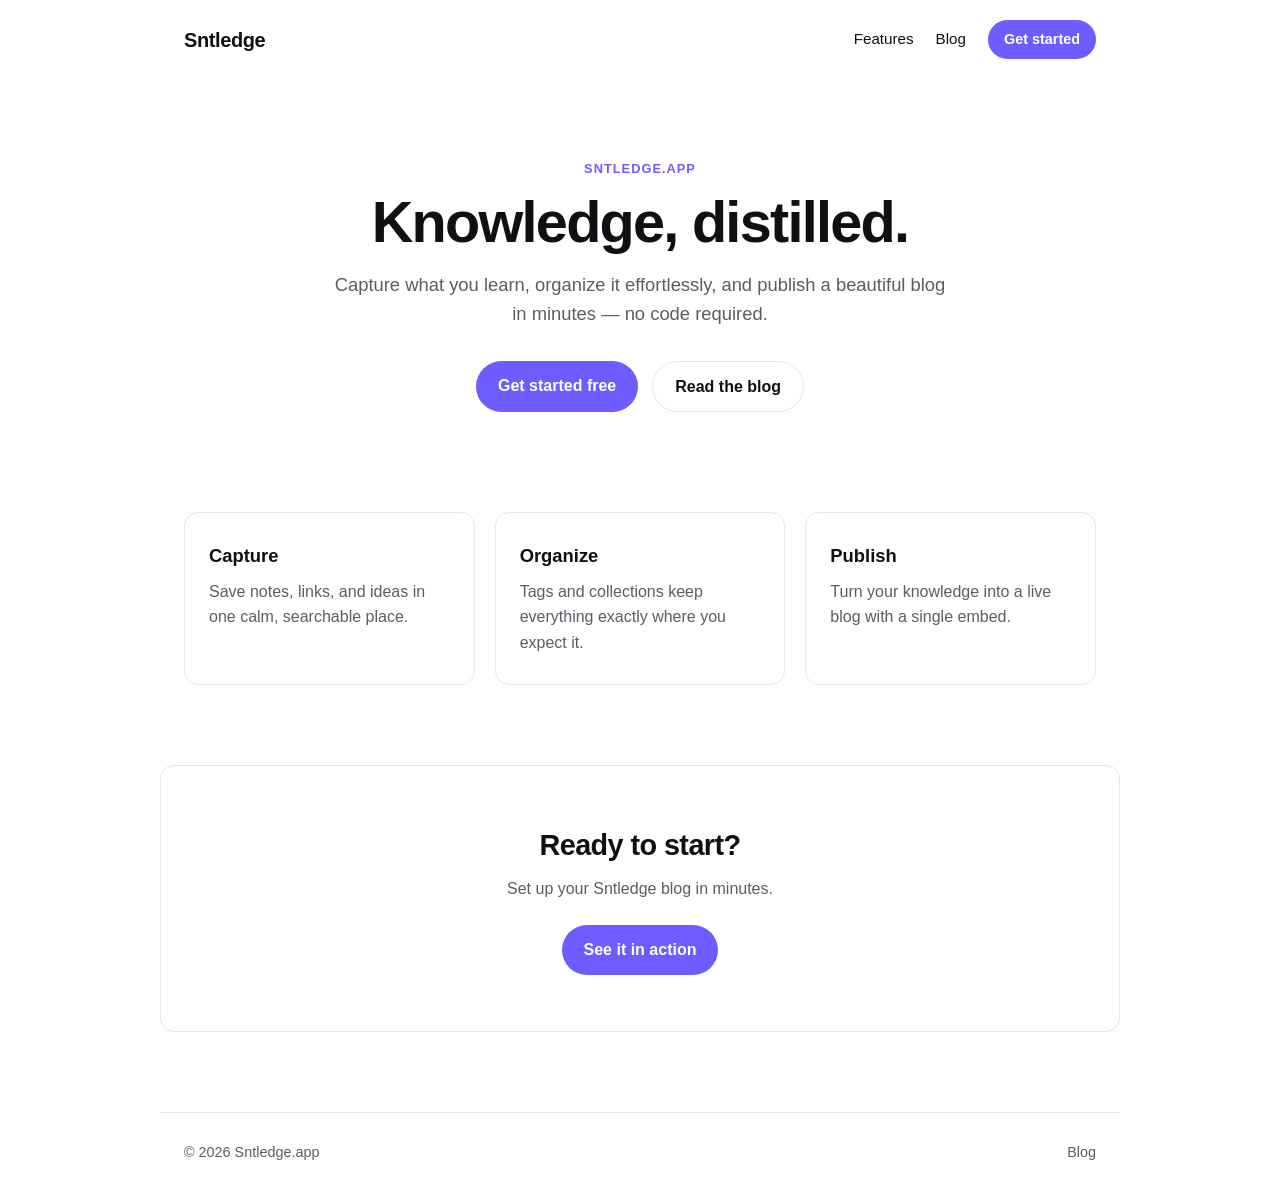
==== index.html @ d6e5d633 "Add Sntledge.app site with Soro blog embed Scaffold a static landing page and a dedicated blog page " ====
<!DOCTYPE html>
<html lang="en">
<head>
  <meta charset="UTF-8" />
  <meta name="viewport" content="width=device-width, initial-scale=1.0" />
  <title>Sntledge — Knowledge, distilled</title>
  <meta name="description" content="Sntledge helps you capture, organize, and share what you know." />
  <link rel="preconnect" href="https://app.trysoro.com" />
  <link rel="stylesheet" href="styles.css" />
</head>
<body>
  <header class="site-header">
    <a class="brand" href="/">Sntledge</a>
    <nav class="nav">
      <a href="/#features">Features</a>
      <a href="/blog.html">Blog</a>
      <a class="btn btn-sm" href="/#cta">Get started</a>
    </nav>
  </header>

  <main>
    <section class="hero">
      <p class="eyebrow">Sntledge.app</p>
      <h1>Knowledge, distilled.</h1>
      <p class="lede">
        Capture what you learn, organize it effortlessly, and publish a
        beautiful blog in minutes — no code required.
      </p>
      <div class="hero-actions">
        <a class="btn" href="/#cta">Get started free</a>
        <a class="btn btn-ghost" href="/blog.html">Read the blog</a>
      </div>
    </section>

    <section id="features" class="features">
      <div class="feature">
        <h3>Capture</h3>
        <p>Save notes, links, and ideas in one calm, searchable place.</p>
      </div>
      <div class="feature">
        <h3>Organize</h3>
        <p>Tags and collections keep everything exactly where you expect it.</p>
      </div>
      <div class="feature">
        <h3>Publish</h3>
        <p>Turn your knowledge into a live blog with a single embed.</p>
      </div>
    </section>

    <section id="cta" class="cta">
      <h2>Ready to start?</h2>
      <p>Set up your Sntledge blog in minutes.</p>
      <a class="btn" href="/blog.html">See it in action</a>
    </section>
  </main>

  <footer class="site-footer">
    <span>&copy; <span id="year"></span> Sntledge.app</span>
    <a href="/blog.html">Blog</a>
  </footer>

  <script>
    document.getElementById("year").textContent = new Date().getFullYear();
  </script>
</body>
</html>
---- styles.css ----
:root {
  --bg: #ffffff;
  --fg: #101014;
  --muted: #5c5c66;
  --border: #e7e7ec;
  --accent: #6d5cff;
  --accent-fg: #ffffff;
  --radius: 14px;
  --maxw: 960px;
  font-family: -apple-system, BlinkMacSystemFont, "Segoe UI", Roboto, Helvetica,
    Arial, sans-serif;
}

@media (prefers-color-scheme: dark) {
  :root {
    --bg: #0e0e12;
    --fg: #f4f4f6;
    --muted: #a0a0ad;
    --border: #26262e;
    --accent: #8a7bff;
  }
}

* {
  box-sizing: border-box;
}

body {
  margin: 0;
  background: var(--bg);
  color: var(--fg);
  line-height: 1.6;
  -webkit-font-smoothing: antialiased;
}

a {
  color: inherit;
  text-decoration: none;
}

/* Header */
.site-header {
  display: flex;
  align-items: center;
  justify-content: space-between;
  max-width: var(--maxw);
  margin: 0 auto;
  padding: 20px 24px;
}

.brand {
  font-weight: 700;
  font-size: 1.25rem;
  letter-spacing: -0.02em;
}

.nav {
  display: flex;
  align-items: center;
  gap: 22px;
  font-size: 0.95rem;
}

.nav a[aria-current="page"] {
  color: var(--accent);
}

/* Buttons */
.btn {
  display: inline-block;
  background: var(--accent);
  color: var(--accent-fg);
  padding: 12px 22px;
  border-radius: 999px;
  font-weight: 600;
  transition: opacity 0.15s ease;
}

.btn:hover {
  opacity: 0.9;
}

.btn-sm {
  padding: 8px 16px;
  font-size: 0.9rem;
}

.btn-ghost {
  background: transparent;
  color: var(--fg);
  border: 1px solid var(--border);
}

/* Hero */
.hero {
  max-width: var(--maxw);
  margin: 0 auto;
  padding: 80px 24px 60px;
  text-align: center;
}

.eyebrow {
  color: var(--accent);
  font-weight: 600;
  text-transform: uppercase;
  letter-spacing: 0.08em;
  font-size: 0.8rem;
  margin: 0 0 12px;
}

.hero h1 {
  font-size: clamp(2.4rem, 6vw, 3.6rem);
  line-height: 1.05;
  letter-spacing: -0.03em;
  margin: 0 0 18px;
}

.lede {
  color: var(--muted);
  font-size: 1.15rem;
  max-width: 620px;
  margin: 0 auto 32px;
}

.hero-actions {
  display: flex;
  gap: 14px;
  justify-content: center;
  flex-wrap: wrap;
}

/* Features */
.features {
  max-width: var(--maxw);
  margin: 0 auto;
  padding: 40px 24px;
  display: grid;
  grid-template-columns: repeat(auto-fit, minmax(240px, 1fr));
  gap: 20px;
}

.feature {
  border: 1px solid var(--border);
  border-radius: var(--radius);
  padding: 28px 24px;
}

.feature h3 {
  margin: 0 0 8px;
  font-size: 1.15rem;
}

.feature p {
  margin: 0;
  color: var(--muted);
}

/* CTA */
.cta {
  max-width: var(--maxw);
  margin: 40px auto 80px;
  padding: 56px 24px;
  text-align: center;
  border: 1px solid var(--border);
  border-radius: var(--radius);
}

.cta h2 {
  margin: 0 0 8px;
  font-size: 1.8rem;
  letter-spacing: -0.02em;
}

.cta p {
  color: var(--muted);
  margin: 0 0 24px;
}

/* Blog */
.blog-header {
  max-width: var(--maxw);
  margin: 0 auto;
  padding: 64px 24px 24px;
  text-align: center;
}

.blog-header h1 {
  font-size: clamp(2rem, 5vw, 2.8rem);
  letter-spacing: -0.03em;
  margin: 0 0 12px;
}

.blog-embed {
  max-width: var(--maxw);
  margin: 0 auto;
  padding: 16px 24px 80px;
  min-height: 300px;
}

/* Footer */
.site-footer {
  border-top: 1px solid var(--border);
  max-width: var(--maxw);
  margin: 0 auto;
  padding: 28px 24px;
  display: flex;
  justify-content: space-between;
  align-items: center;
  color: var(--muted);
  font-size: 0.9rem;
}
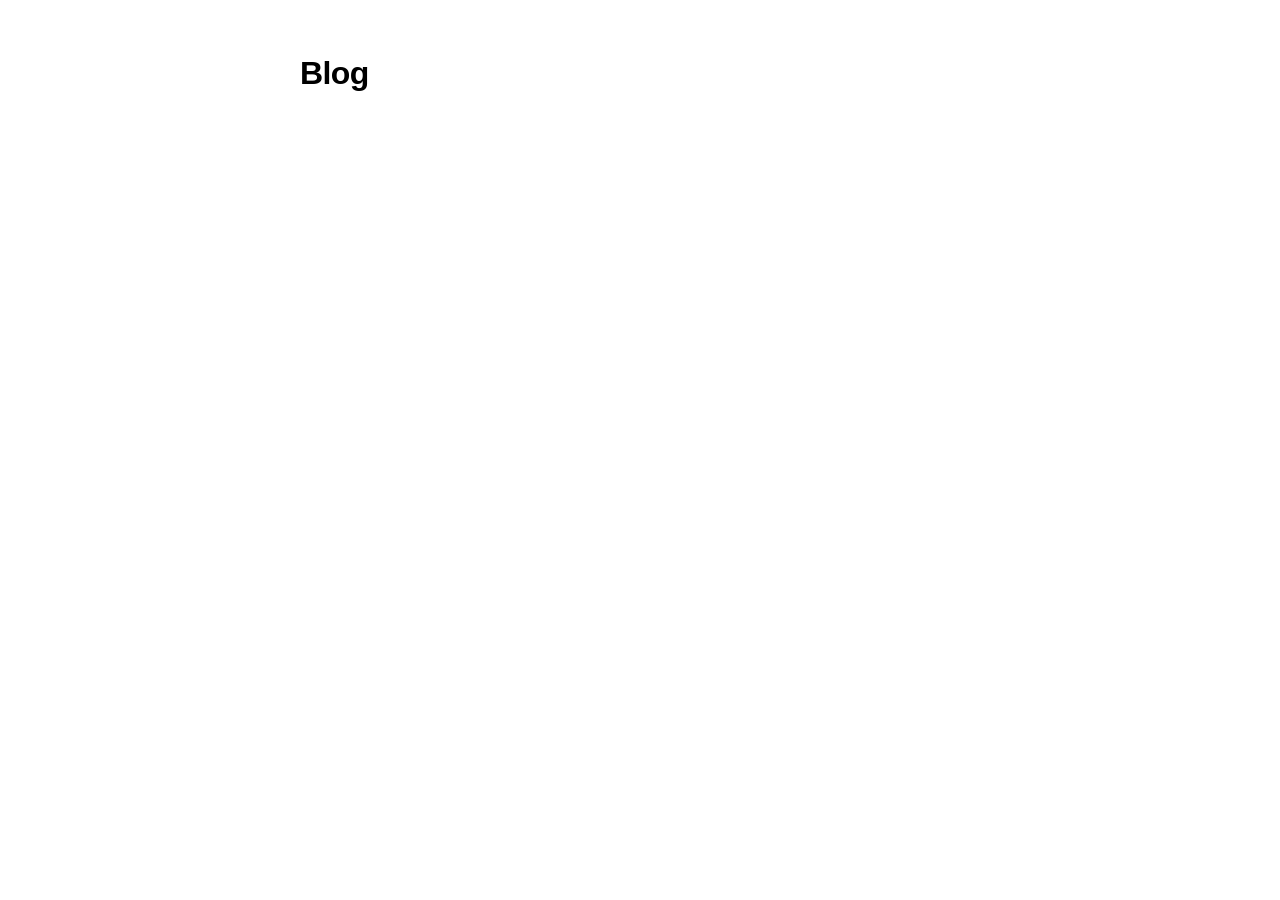
==== commit a6d45ab5: "Simplify to a single minimal blog page Reduce the site to one page (index.html) containing just the " ====
--- a/index.html
+++ b/index.html
@@ -3,64 +3,47 @@
 <head>
   <meta charset="UTF-8" />
   <meta name="viewport" content="width=device-width, initial-scale=1.0" />
-  <title>Sntledge — Knowledge, distilled</title>
-  <meta name="description" content="Sntledge helps you capture, organize, and share what you know." />
+  <title>Blog — Sntledge</title>
+  <meta name="description" content="The Sntledge blog." />
   <link rel="preconnect" href="https://app.trysoro.com" />
-  <link rel="stylesheet" href="styles.css" />
+  <style>
+    :root {
+      color-scheme: light dark;
+      font-family: -apple-system, BlinkMacSystemFont, "Segoe UI", Roboto, Helvetica, Arial, sans-serif;
+    }
+    * { box-sizing: border-box; }
+    body {
+      margin: 0;
+      line-height: 1.6;
+      -webkit-font-smoothing: antialiased;
+    }
+    .wrap {
+      max-width: 720px;
+      margin: 0 auto;
+      padding: 48px 20px 80px;
+    }
+    header {
+      margin-bottom: 32px;
+    }
+    h1 {
+      font-size: 2rem;
+      letter-spacing: -0.02em;
+      margin: 0;
+    }
+    #soro-blog {
+      min-height: 240px;
+    }
+  </style>
 </head>
 <body>
-  <header class="site-header">
-    <a class="brand" href="/">Sntledge</a>
-    <nav class="nav">
-      <a href="/#features">Features</a>
-      <a href="/blog.html">Blog</a>
-      <a class="btn btn-sm" href="/#cta">Get started</a>
-    </nav>
-  </header>
+  <div class="wrap">
+    <header>
+      <h1>Blog</h1>
+    </header>
 
-  <main>
-    <section class="hero">
-      <p class="eyebrow">Sntledge.app</p>
-      <h1>Knowledge, distilled.</h1>
-      <p class="lede">
-        Capture what you learn, organize it effortlessly, and publish a
-        beautiful blog in minutes — no code required.
-      </p>
-      <div class="hero-actions">
-        <a class="btn" href="/#cta">Get started free</a>
-        <a class="btn btn-ghost" href="/blog.html">Read the blog</a>
-      </div>
-    </section>
-
-    <section id="features" class="features">
-      <div class="feature">
-        <h3>Capture</h3>
-        <p>Save notes, links, and ideas in one calm, searchable place.</p>
-      </div>
-      <div class="feature">
-        <h3>Organize</h3>
-        <p>Tags and collections keep everything exactly where you expect it.</p>
-      </div>
-      <div class="feature">
-        <h3>Publish</h3>
-        <p>Turn your knowledge into a live blog with a single embed.</p>
-      </div>
-    </section>
-
-    <section id="cta" class="cta">
-      <h2>Ready to start?</h2>
-      <p>Set up your Sntledge blog in minutes.</p>
-      <a class="btn" href="/blog.html">See it in action</a>
-    </section>
-  </main>
-
-  <footer class="site-footer">
-    <span>&copy; <span id="year"></span> Sntledge.app</span>
-    <a href="/blog.html">Blog</a>
-  </footer>
-
-  <script>
-    document.getElementById("year").textContent = new Date().getFullYear();
-  </script>
+    <!-- Soro blog widget embed -->
+    <div id="soro-blog"></div>
+    <script src="https://app.trysoro.com/api/embed/48d6c064-0473-44d0-a091-c5cf49927df5" defer></script>
+  </div>
 </body>
 </html>
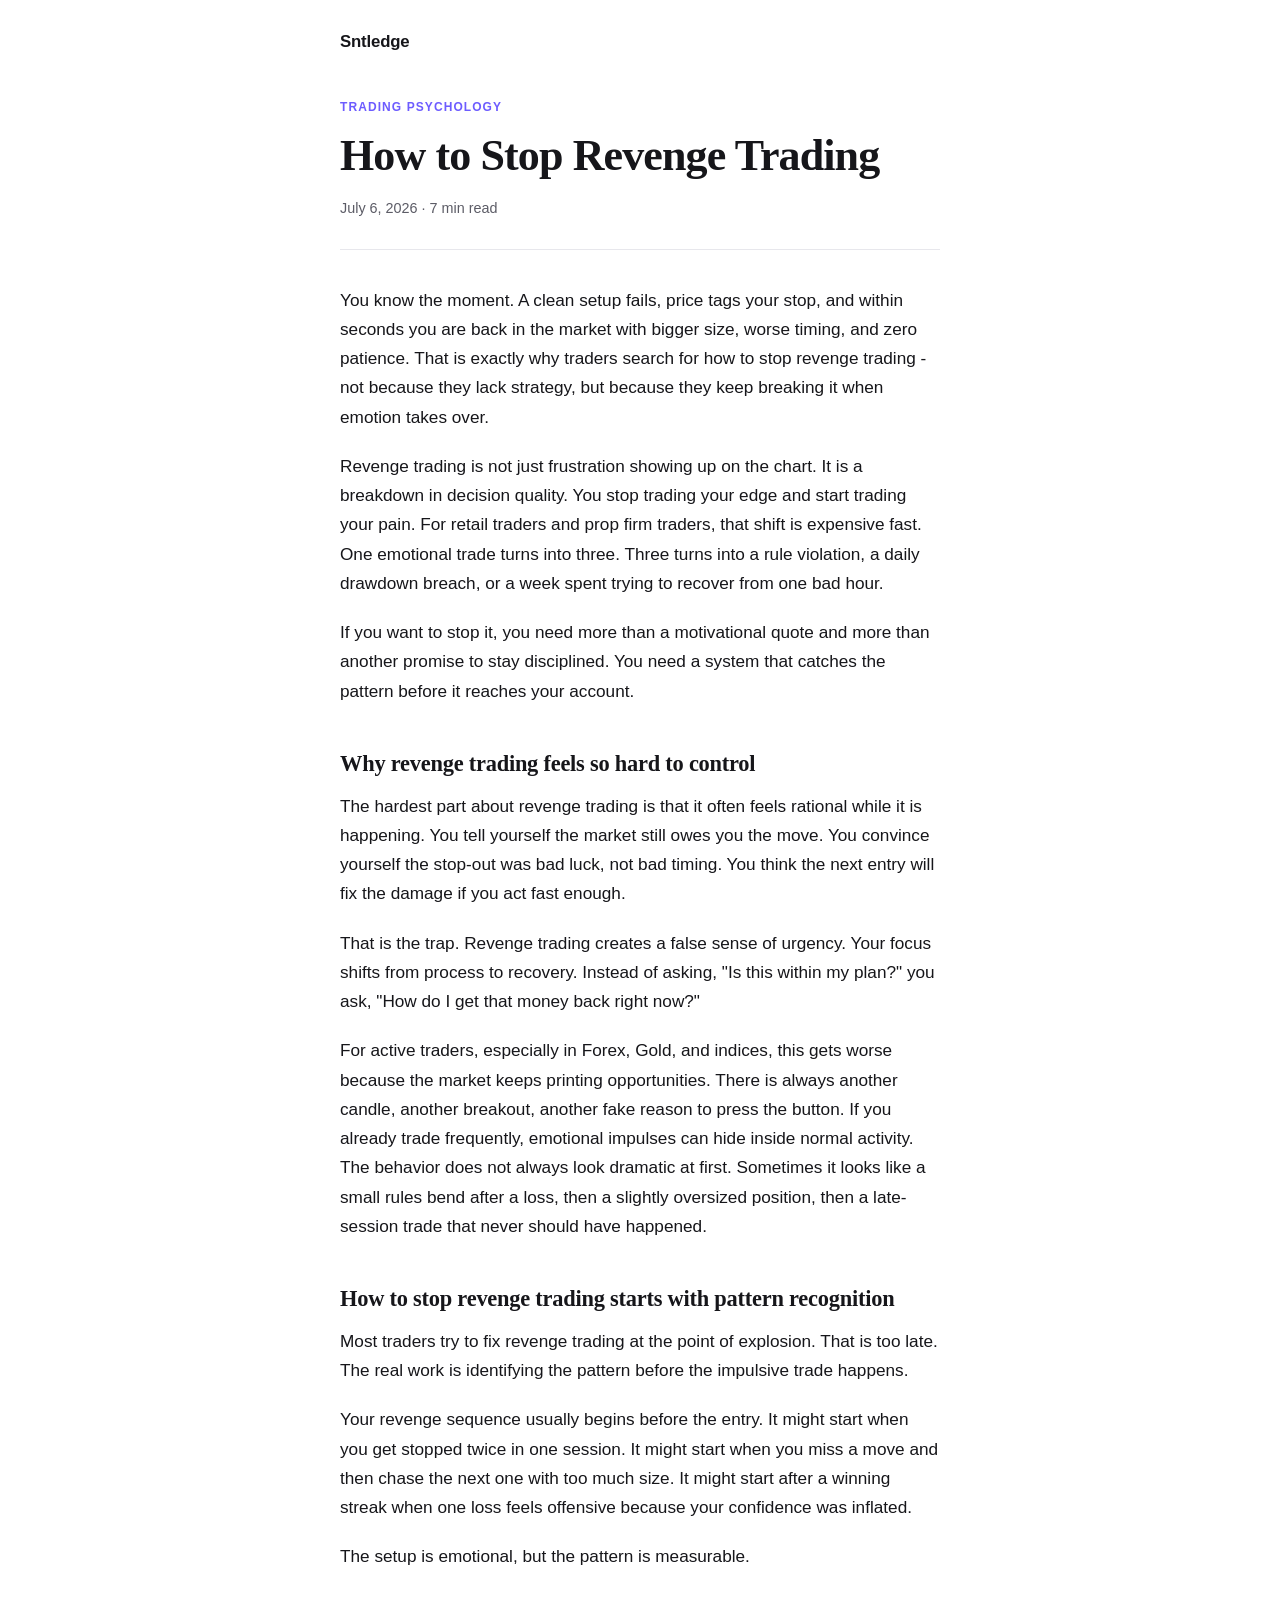
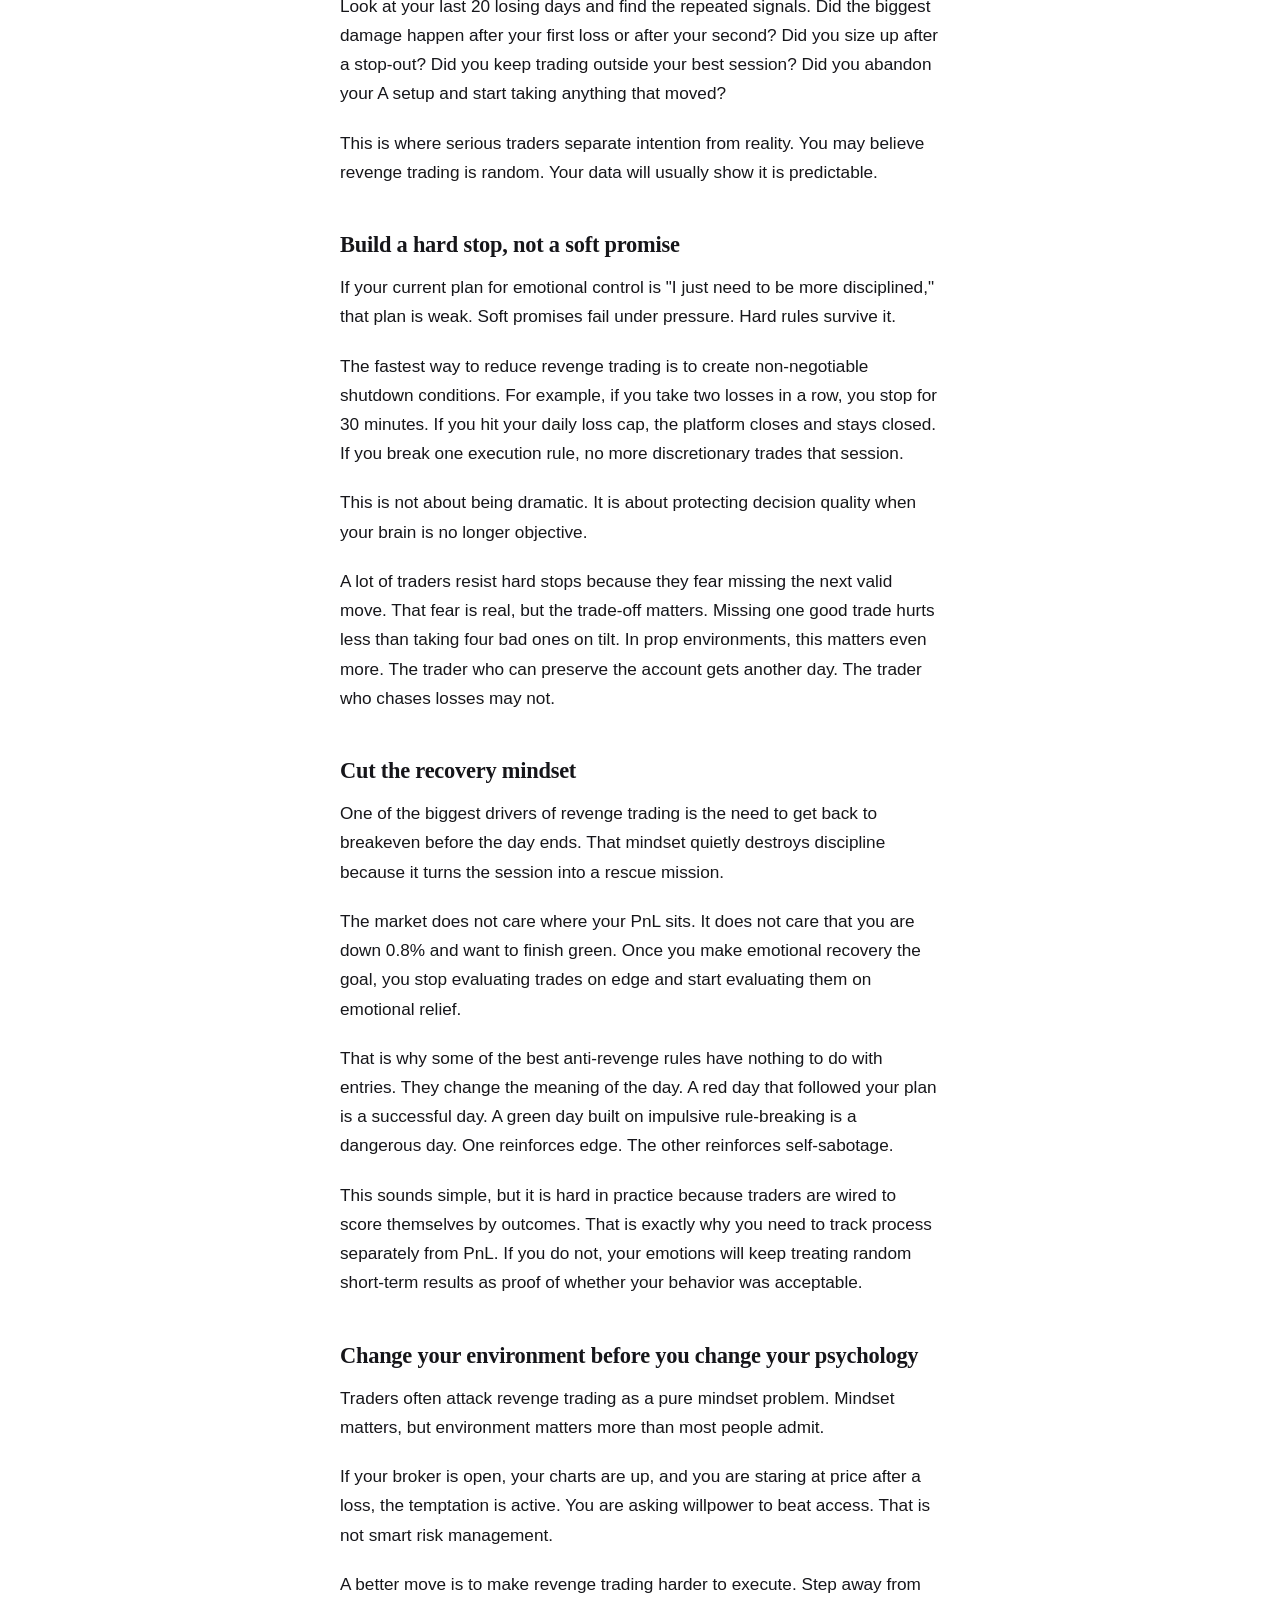
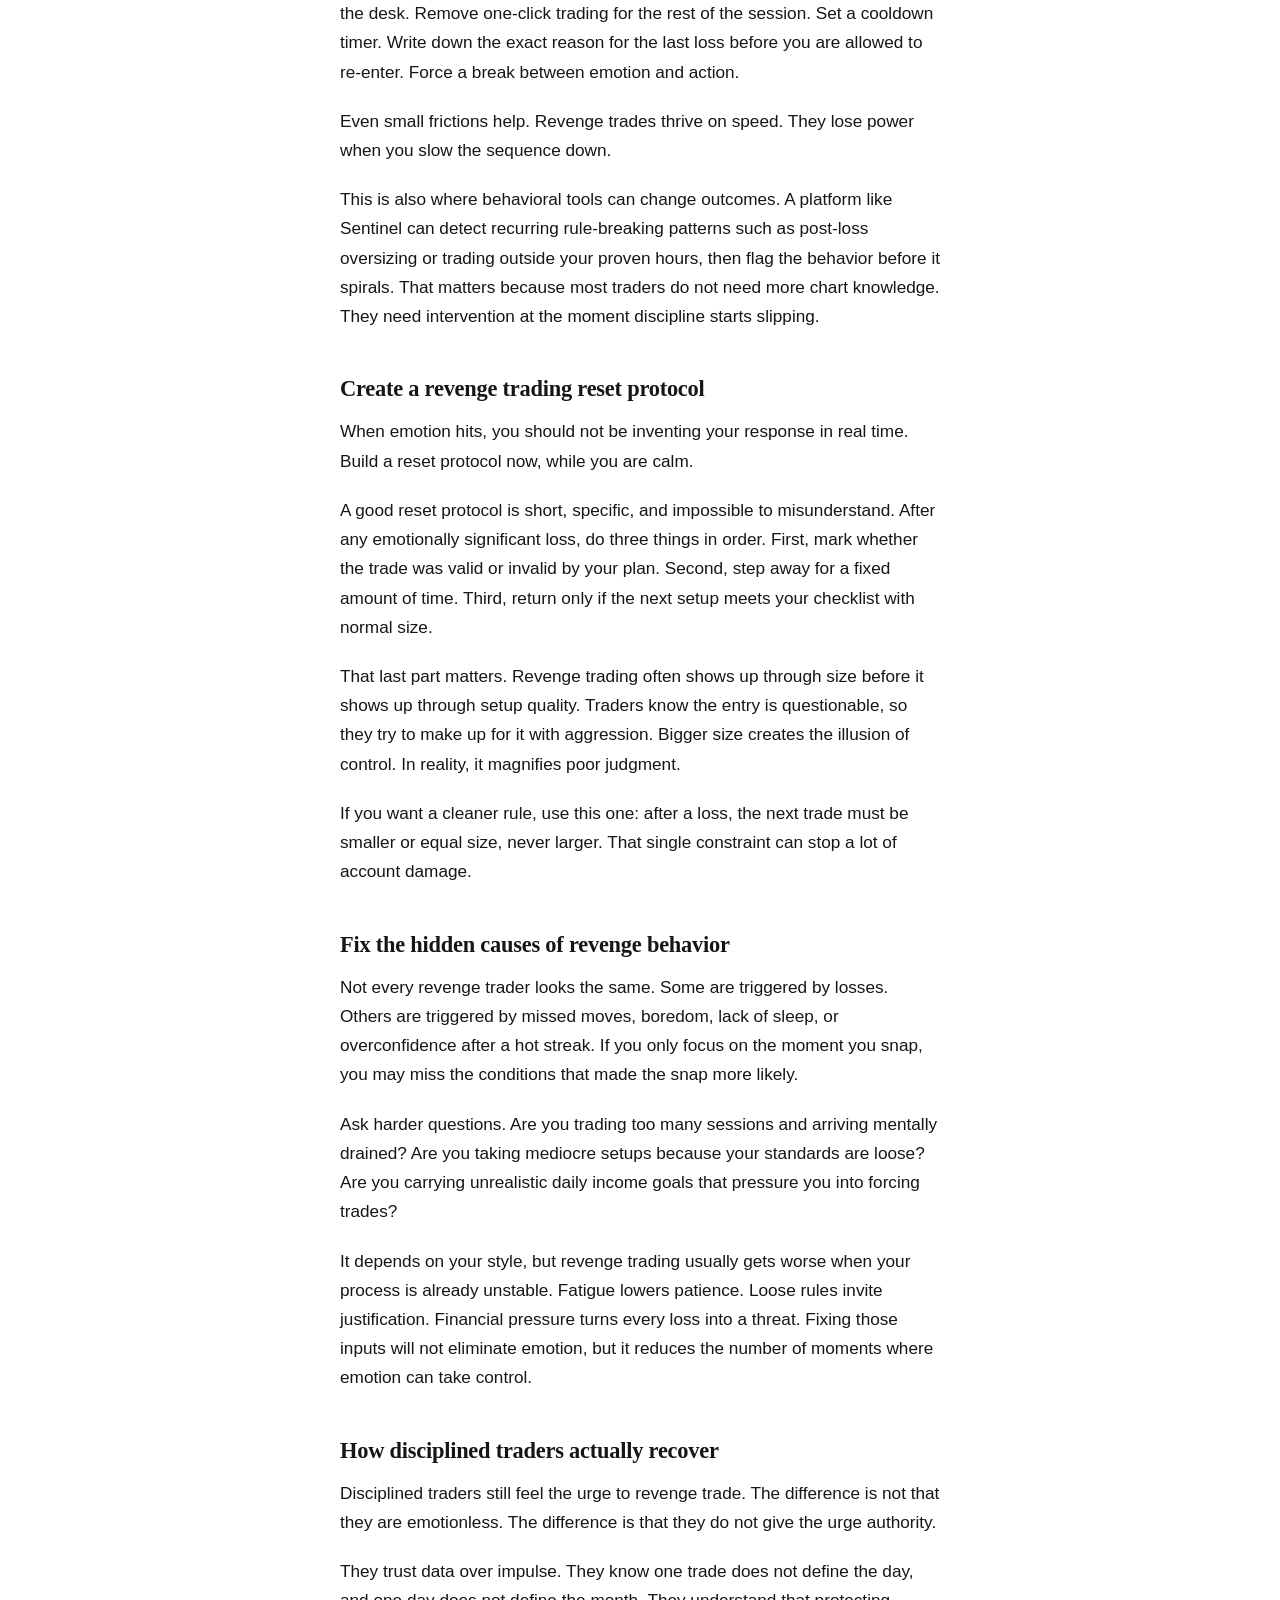
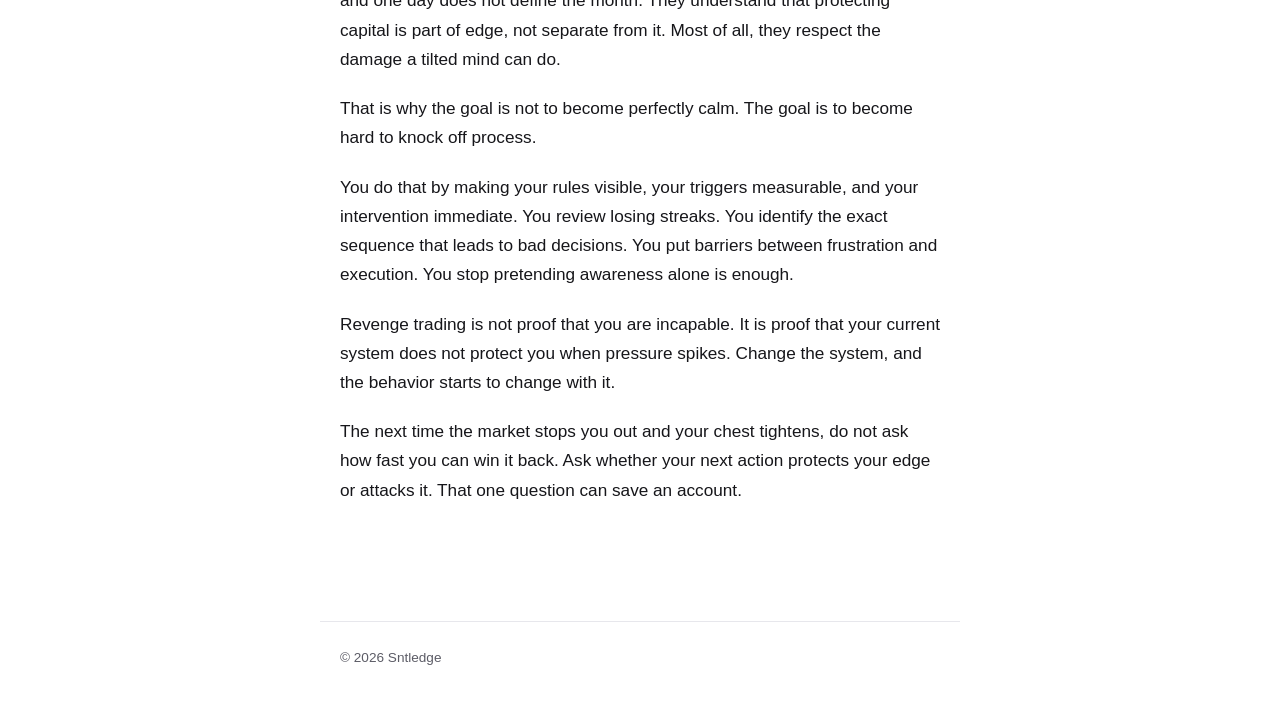
==== commit fdcefd47: "Add first blog post: How to Stop Revenge Trading Render the article directly in index.html as a clea" ====
--- a/index.html
+++ b/index.html
@@ -3,47 +3,171 @@
 <head>
   <meta charset="UTF-8" />
   <meta name="viewport" content="width=device-width, initial-scale=1.0" />
-  <title>Blog — Sntledge</title>
-  <meta name="description" content="The Sntledge blog." />
-  <link rel="preconnect" href="https://app.trysoro.com" />
+  <title>How to Stop Revenge Trading — Sntledge</title>
+  <meta name="description" content="Revenge trading is a breakdown in decision quality, not just frustration. Here's a system to catch the pattern before it reaches your account." />
   <style>
     :root {
       color-scheme: light dark;
-      font-family: -apple-system, BlinkMacSystemFont, "Segoe UI", Roboto, Helvetica, Arial, sans-serif;
+      --bg: #ffffff;
+      --fg: #16161a;
+      --muted: #5c5c66;
+      --border: #e7e7ec;
+      --accent: #6d5cff;
+      --measure: 40rem;
+      --serif: Georgia, "Times New Roman", serif;
+      --sans: -apple-system, BlinkMacSystemFont, "Segoe UI", Roboto, Helvetica, Arial, sans-serif;
     }
+    @media (prefers-color-scheme: dark) {
+      :root { --bg: #0e0e12; --fg: #ececef; --muted: #9a9aa6; --border: #26262e; --accent: #9385ff; }
+    }
+    :root[data-theme="light"] { --bg: #ffffff; --fg: #16161a; --muted: #5c5c66; --border: #e7e7ec; --accent: #6d5cff; }
+    :root[data-theme="dark"]  { --bg: #0e0e12; --fg: #ececef; --muted: #9a9aa6; --border: #26262e; --accent: #9385ff; }
+
     * { box-sizing: border-box; }
     body {
       margin: 0;
-      line-height: 1.6;
+      background: var(--bg);
+      color: var(--fg);
+      font-family: var(--sans);
+      line-height: 1.7;
       -webkit-font-smoothing: antialiased;
+      text-rendering: optimizeLegibility;
     }
-    .wrap {
-      max-width: 720px;
+
+    .site-head {
+      max-width: var(--measure);
       margin: 0 auto;
-      padding: 48px 20px 80px;
+      padding: 28px 20px 0;
     }
-    header {
-      margin-bottom: 32px;
+    .brand {
+      font-weight: 700;
+      font-size: 1.05rem;
+      letter-spacing: -0.01em;
+      color: var(--fg);
+      text-decoration: none;
+    }
+
+    article {
+      max-width: var(--measure);
+      margin: 0 auto;
+      padding: 40px 20px 96px;
+    }
+
+    .eyebrow {
+      color: var(--accent);
+      font-weight: 600;
+      text-transform: uppercase;
+      letter-spacing: 0.09em;
+      font-size: 0.75rem;
+      margin: 0 0 14px;
     }
     h1 {
-      font-size: 2rem;
+      font-family: var(--serif);
+      font-weight: 700;
+      font-size: clamp(2rem, 5vw, 2.75rem);
+      line-height: 1.12;
       letter-spacing: -0.02em;
-      margin: 0;
+      text-wrap: balance;
+      margin: 0 0 16px;
     }
-    #soro-blog {
-      min-height: 240px;
+    .byline {
+      color: var(--muted);
+      font-size: 0.9rem;
+      margin: 0 0 36px;
+      padding-bottom: 28px;
+      border-bottom: 1px solid var(--border);
+    }
+
+    article p {
+      margin: 0 0 20px;
+      font-size: 1.075rem;
+    }
+    article h2 {
+      font-family: var(--serif);
+      font-size: 1.4rem;
+      line-height: 1.25;
+      letter-spacing: -0.01em;
+      margin: 44px 0 14px;
+      text-wrap: balance;
+    }
+
+    .site-foot {
+      max-width: var(--measure);
+      margin: 0 auto;
+      padding: 24px 20px 48px;
+      border-top: 1px solid var(--border);
+      color: var(--muted);
+      font-size: 0.85rem;
     }
   </style>
 </head>
 <body>
-  <div class="wrap">
-    <header>
-      <h1>Blog</h1>
-    </header>
+  <header class="site-head">
+    <a class="brand" href="/">Sntledge</a>
+  </header>
 
-    <!-- Soro blog widget embed -->
-    <div id="soro-blog"></div>
-    <script src="https://app.trysoro.com/api/embed/48d6c064-0473-44d0-a091-c5cf49927df5" defer></script>
-  </div>
+  <article>
+    <p class="eyebrow">Trading Psychology</p>
+    <h1>How to Stop Revenge Trading</h1>
+    <p class="byline">July 6, 2026 &middot; 7 min read</p>
+
+    <p>You know the moment. A clean setup fails, price tags your stop, and within seconds you are back in the market with bigger size, worse timing, and zero patience. That is exactly why traders search for how to stop revenge trading - not because they lack strategy, but because they keep breaking it when emotion takes over.</p>
+    <p>Revenge trading is not just frustration showing up on the chart. It is a breakdown in decision quality. You stop trading your edge and start trading your pain. For retail traders and prop firm traders, that shift is expensive fast. One emotional trade turns into three. Three turns into a rule violation, a daily drawdown breach, or a week spent trying to recover from one bad hour.</p>
+    <p>If you want to stop it, you need more than a motivational quote and more than another promise to stay disciplined. You need a system that catches the pattern before it reaches your account.</p>
+
+    <h2>Why revenge trading feels so hard to control</h2>
+    <p>The hardest part about revenge trading is that it often feels rational while it is happening. You tell yourself the market still owes you the move. You convince yourself the stop-out was bad luck, not bad timing. You think the next entry will fix the damage if you act fast enough.</p>
+    <p>That is the trap. Revenge trading creates a false sense of urgency. Your focus shifts from process to recovery. Instead of asking, &quot;Is this within my plan?&quot; you ask, &quot;How do I get that money back right now?&quot;</p>
+    <p>For active traders, especially in Forex, Gold, and indices, this gets worse because the market keeps printing opportunities. There is always another candle, another breakout, another fake reason to press the button. If you already trade frequently, emotional impulses can hide inside normal activity. The behavior does not always look dramatic at first. Sometimes it looks like a small rules bend after a loss, then a slightly oversized position, then a late-session trade that never should have happened.</p>
+
+    <h2>How to stop revenge trading starts with pattern recognition</h2>
+    <p>Most traders try to fix revenge trading at the point of explosion. That is too late. The real work is identifying the pattern before the impulsive trade happens.</p>
+    <p>Your revenge sequence usually begins before the entry. It might start when you get stopped twice in one session. It might start when you miss a move and then chase the next one with too much size. It might start after a winning streak when one loss feels offensive because your confidence was inflated.</p>
+    <p>The setup is emotional, but the pattern is measurable.</p>
+    <p>Look at your last 20 losing days and find the repeated signals. Did the biggest damage happen after your first loss or after your second? Did you size up after a stop-out? Did you keep trading outside your best session? Did you abandon your A setup and start taking anything that moved?</p>
+    <p>This is where serious traders separate intention from reality. You may believe revenge trading is random. Your data will usually show it is predictable.</p>
+
+    <h2>Build a hard stop, not a soft promise</h2>
+    <p>If your current plan for emotional control is &quot;I just need to be more disciplined,&quot; that plan is weak. Soft promises fail under pressure. Hard rules survive it.</p>
+    <p>The fastest way to reduce revenge trading is to create non-negotiable shutdown conditions. For example, if you take two losses in a row, you stop for 30 minutes. If you hit your daily loss cap, the platform closes and stays closed. If you break one execution rule, no more discretionary trades that session.</p>
+    <p>This is not about being dramatic. It is about protecting decision quality when your brain is no longer objective.</p>
+    <p>A lot of traders resist hard stops because they fear missing the next valid move. That fear is real, but the trade-off matters. Missing one good trade hurts less than taking four bad ones on tilt. In prop environments, this matters even more. The trader who can preserve the account gets another day. The trader who chases losses may not.</p>
+
+    <h2>Cut the recovery mindset</h2>
+    <p>One of the biggest drivers of revenge trading is the need to get back to breakeven before the day ends. That mindset quietly destroys discipline because it turns the session into a rescue mission.</p>
+    <p>The market does not care where your PnL sits. It does not care that you are down 0.8% and want to finish green. Once you make emotional recovery the goal, you stop evaluating trades on edge and start evaluating them on emotional relief.</p>
+    <p>That is why some of the best anti-revenge rules have nothing to do with entries. They change the meaning of the day. A red day that followed your plan is a successful day. A green day built on impulsive rule-breaking is a dangerous day. One reinforces edge. The other reinforces self-sabotage.</p>
+    <p>This sounds simple, but it is hard in practice because traders are wired to score themselves by outcomes. That is exactly why you need to track process separately from PnL. If you do not, your emotions will keep treating random short-term results as proof of whether your behavior was acceptable.</p>
+
+    <h2>Change your environment before you change your psychology</h2>
+    <p>Traders often attack revenge trading as a pure mindset problem. Mindset matters, but environment matters more than most people admit.</p>
+    <p>If your broker is open, your charts are up, and you are staring at price after a loss, the temptation is active. You are asking willpower to beat access. That is not smart risk management.</p>
+    <p>A better move is to make revenge trading harder to execute. Step away from the desk. Remove one-click trading for the rest of the session. Set a cooldown timer. Write down the exact reason for the last loss before you are allowed to re-enter. Force a break between emotion and action.</p>
+    <p>Even small frictions help. Revenge trades thrive on speed. They lose power when you slow the sequence down.</p>
+    <p>This is also where behavioral tools can change outcomes. A platform like Sentinel can detect recurring rule-breaking patterns such as post-loss oversizing or trading outside your proven hours, then flag the behavior before it spirals. That matters because most traders do not need more chart knowledge. They need intervention at the moment discipline starts slipping.</p>
+
+    <h2>Create a revenge trading reset protocol</h2>
+    <p>When emotion hits, you should not be inventing your response in real time. Build a reset protocol now, while you are calm.</p>
+    <p>A good reset protocol is short, specific, and impossible to misunderstand. After any emotionally significant loss, do three things in order. First, mark whether the trade was valid or invalid by your plan. Second, step away for a fixed amount of time. Third, return only if the next setup meets your checklist with normal size.</p>
+    <p>That last part matters. Revenge trading often shows up through size before it shows up through setup quality. Traders know the entry is questionable, so they try to make up for it with aggression. Bigger size creates the illusion of control. In reality, it magnifies poor judgment.</p>
+    <p>If you want a cleaner rule, use this one: after a loss, the next trade must be smaller or equal size, never larger. That single constraint can stop a lot of account damage.</p>
+
+    <h2>Fix the hidden causes of revenge behavior</h2>
+    <p>Not every revenge trader looks the same. Some are triggered by losses. Others are triggered by missed moves, boredom, lack of sleep, or overconfidence after a hot streak. If you only focus on the moment you snap, you may miss the conditions that made the snap more likely.</p>
+    <p>Ask harder questions. Are you trading too many sessions and arriving mentally drained? Are you taking mediocre setups because your standards are loose? Are you carrying unrealistic daily income goals that pressure you into forcing trades?</p>
+    <p>It depends on your style, but revenge trading usually gets worse when your process is already unstable. Fatigue lowers patience. Loose rules invite justification. Financial pressure turns every loss into a threat. Fixing those inputs will not eliminate emotion, but it reduces the number of moments where emotion can take control.</p>
+
+    <h2>How disciplined traders actually recover</h2>
+    <p>Disciplined traders still feel the urge to revenge trade. The difference is not that they are emotionless. The difference is that they do not give the urge authority.</p>
+    <p>They trust data over impulse. They know one trade does not define the day, and one day does not define the month. They understand that protecting capital is part of edge, not separate from it. Most of all, they respect the damage a tilted mind can do.</p>
+    <p>That is why the goal is not to become perfectly calm. The goal is to become hard to knock off process.</p>
+    <p>You do that by making your rules visible, your triggers measurable, and your intervention immediate. You review losing streaks. You identify the exact sequence that leads to bad decisions. You put barriers between frustration and execution. You stop pretending awareness alone is enough.</p>
+    <p>Revenge trading is not proof that you are incapable. It is proof that your current system does not protect you when pressure spikes. Change the system, and the behavior starts to change with it.</p>
+    <p>The next time the market stops you out and your chest tightens, do not ask how fast you can win it back. Ask whether your next action protects your edge or attacks it. That one question can save an account.</p>
+  </article>
+
+  <footer class="site-foot">
+    &copy; 2026 Sntledge
+  </footer>
 </body>
 </html>
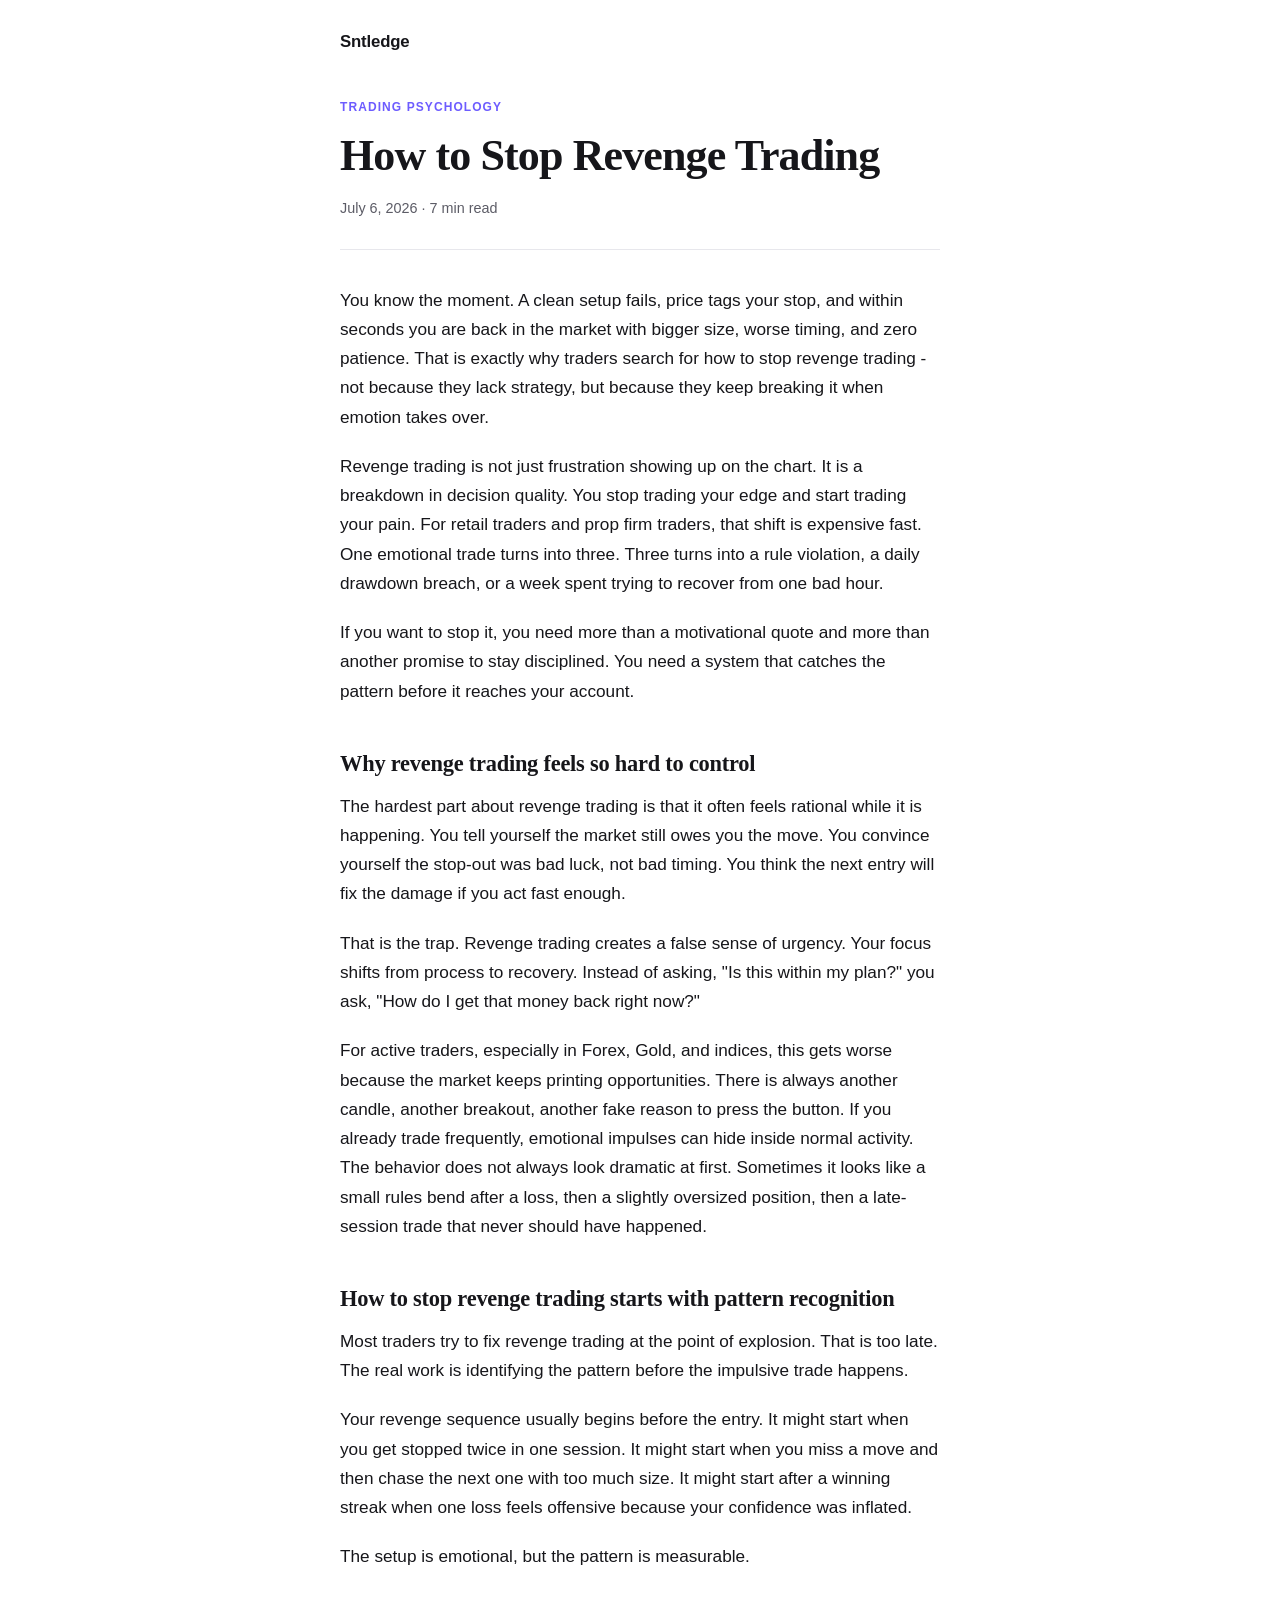
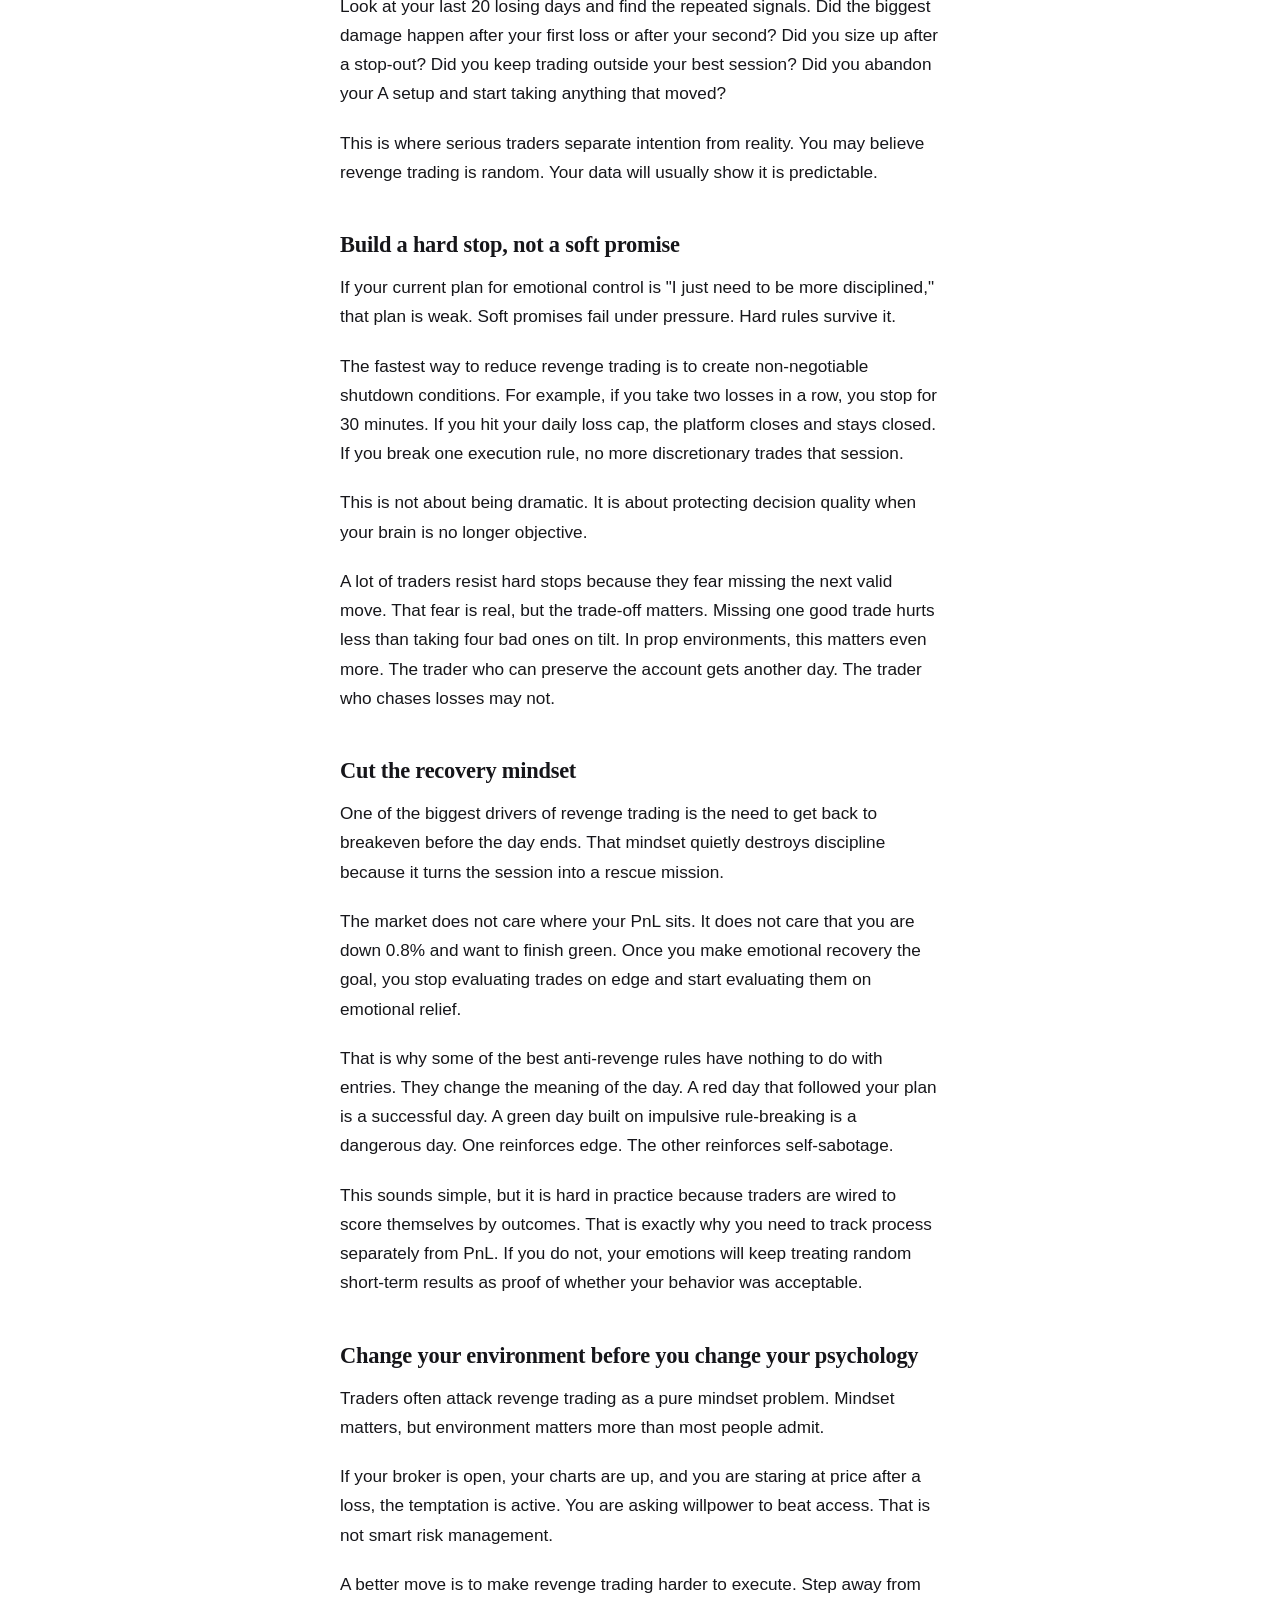
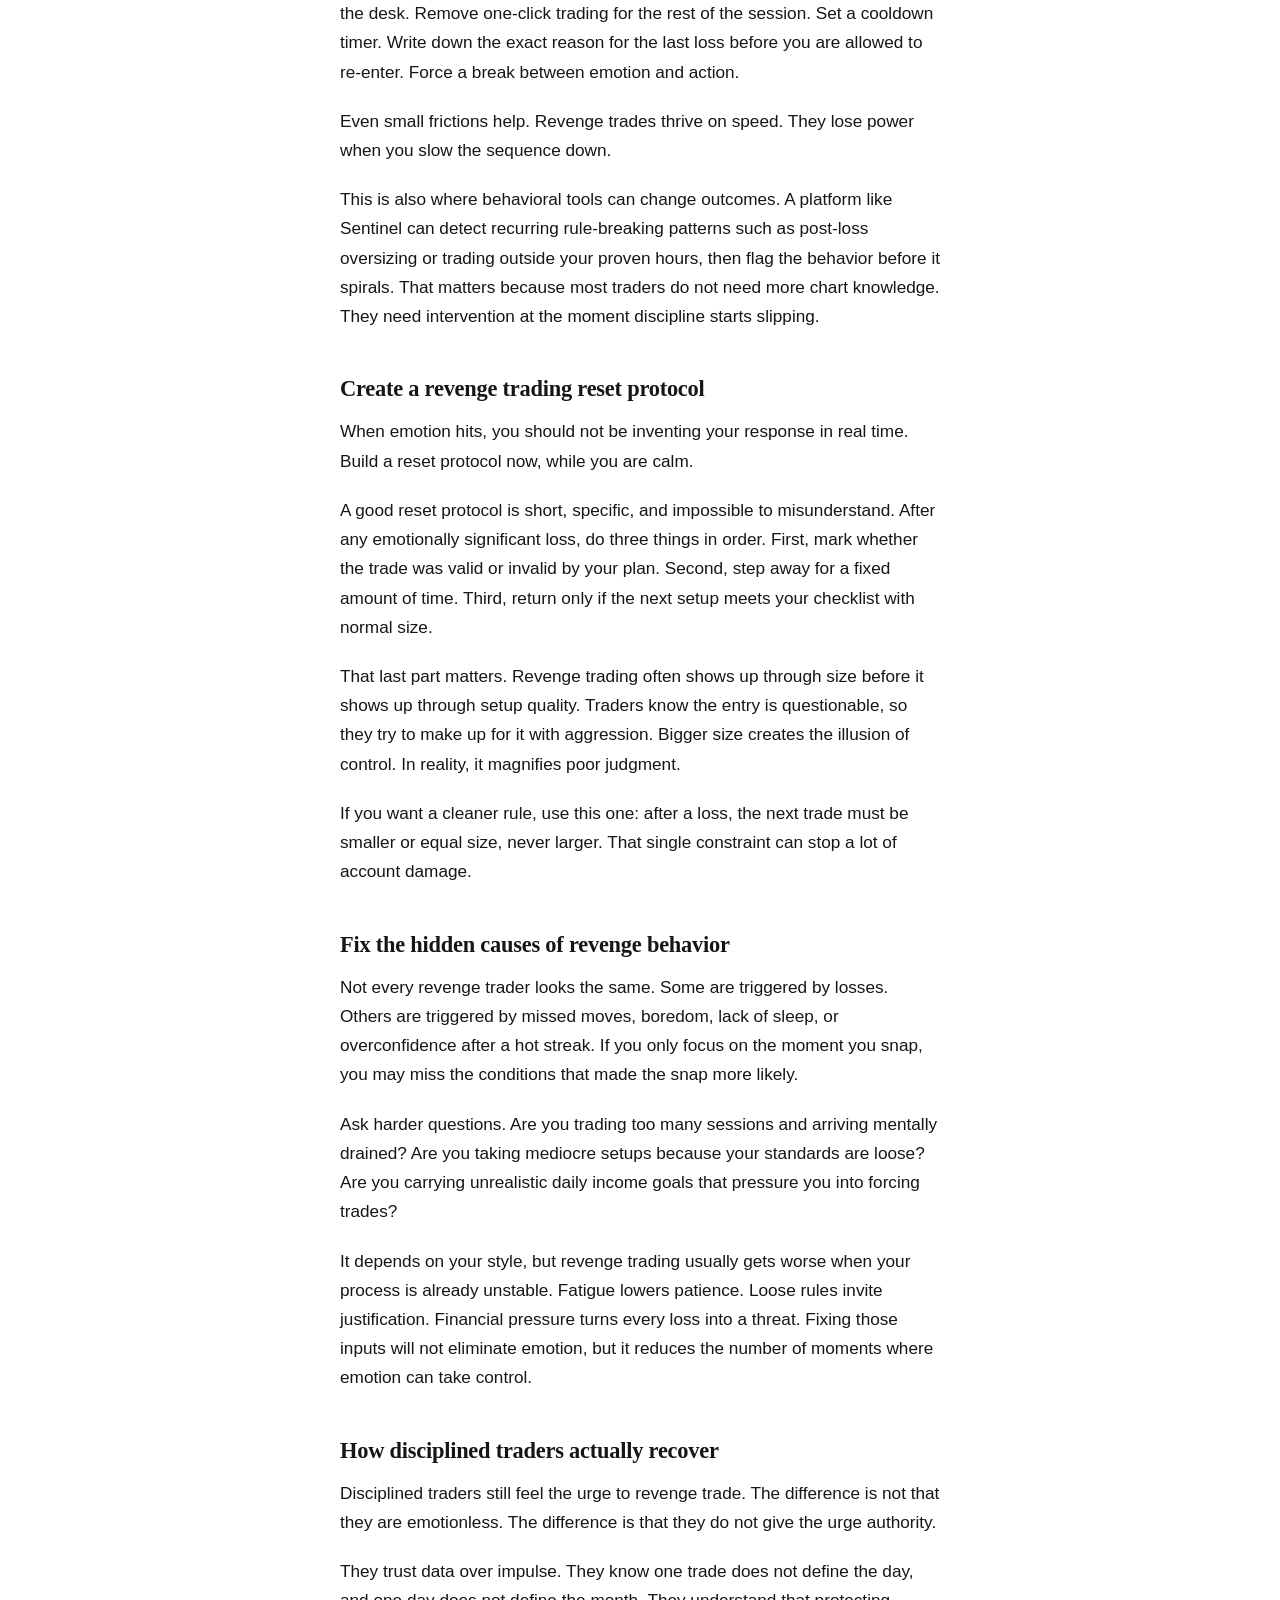
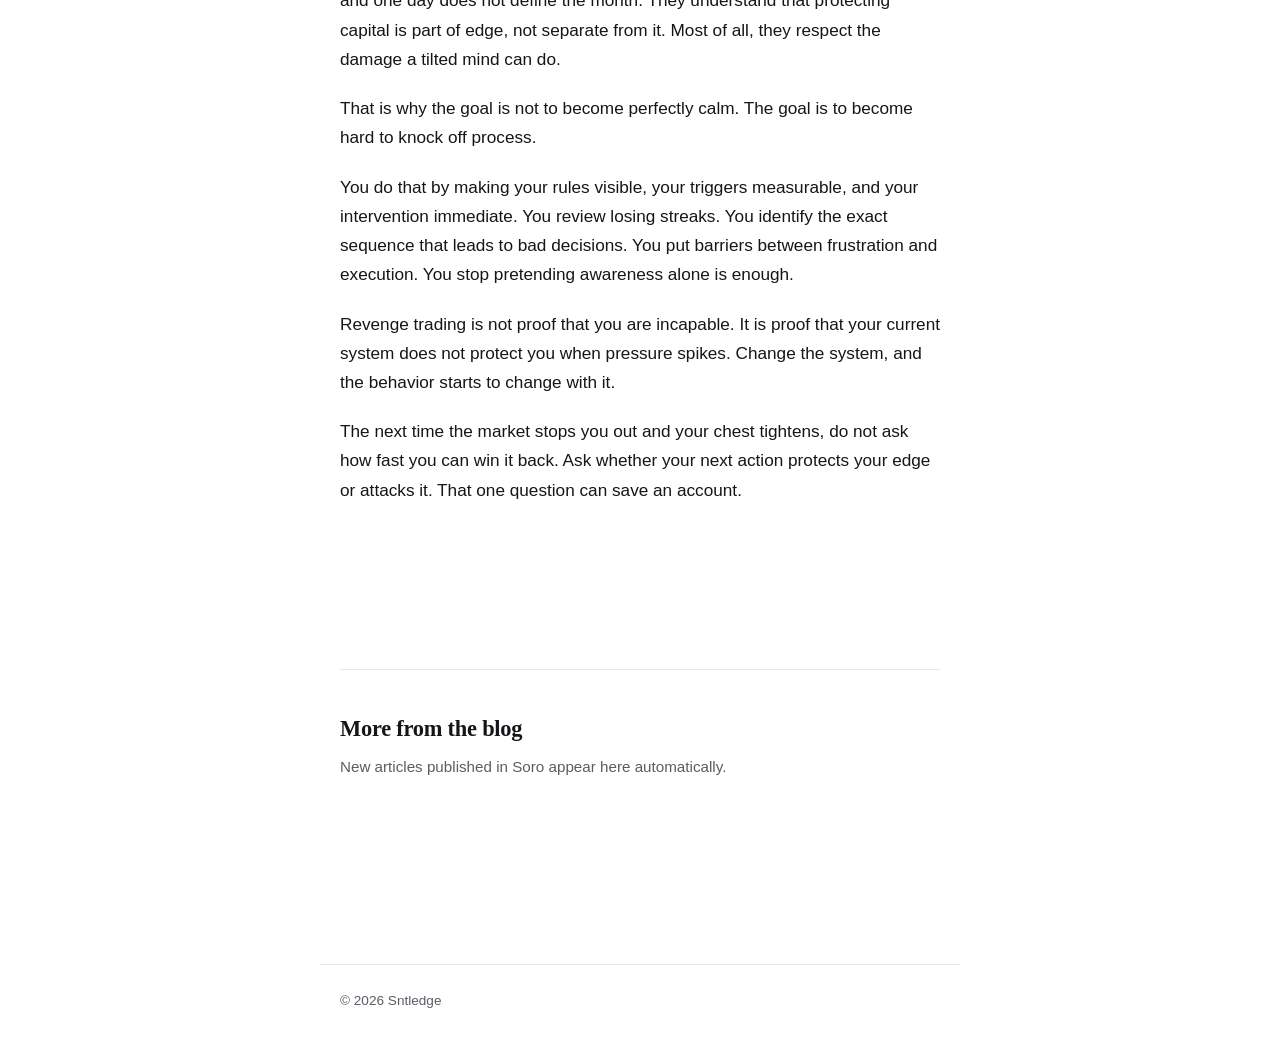
==== commit 72986421: "Add Soro widget below the article for future posts Keep the static article and append a 'More from t" ====
--- a/index.html
+++ b/index.html
@@ -91,6 +91,26 @@
       text-wrap: balance;
     }
 
+    .more-posts {
+      max-width: var(--measure);
+      margin: 0 auto;
+      padding: 8px 20px 40px;
+    }
+    .more-posts h2 {
+      font-family: var(--serif);
+      font-size: 1.4rem;
+      letter-spacing: -0.01em;
+      margin: 40px 0 6px;
+      padding-top: 40px;
+      border-top: 1px solid var(--border);
+    }
+    .more-posts .sub {
+      color: var(--muted);
+      font-size: 0.95rem;
+      margin: 0 0 24px;
+    }
+    #soro-blog { min-height: 120px; }
+
     .site-foot {
       max-width: var(--measure);
       margin: 0 auto;
@@ -166,6 +186,14 @@
     <p>The next time the market stops you out and your chest tightens, do not ask how fast you can win it back. Ask whether your next action protects your edge or attacks it. That one question can save an account.</p>
   </article>
 
+  <section class="more-posts">
+    <h2>More from the blog</h2>
+    <p class="sub">New articles published in Soro appear here automatically.</p>
+    <!-- Soro blog widget embed -->
+    <div id="soro-blog"></div>
+    <script src="https://app.trysoro.com/api/embed/48d6c064-0473-44d0-a091-c5cf49927df5" defer></script>
+  </section>
+
   <footer class="site-foot">
     &copy; 2026 Sntledge
   </footer>
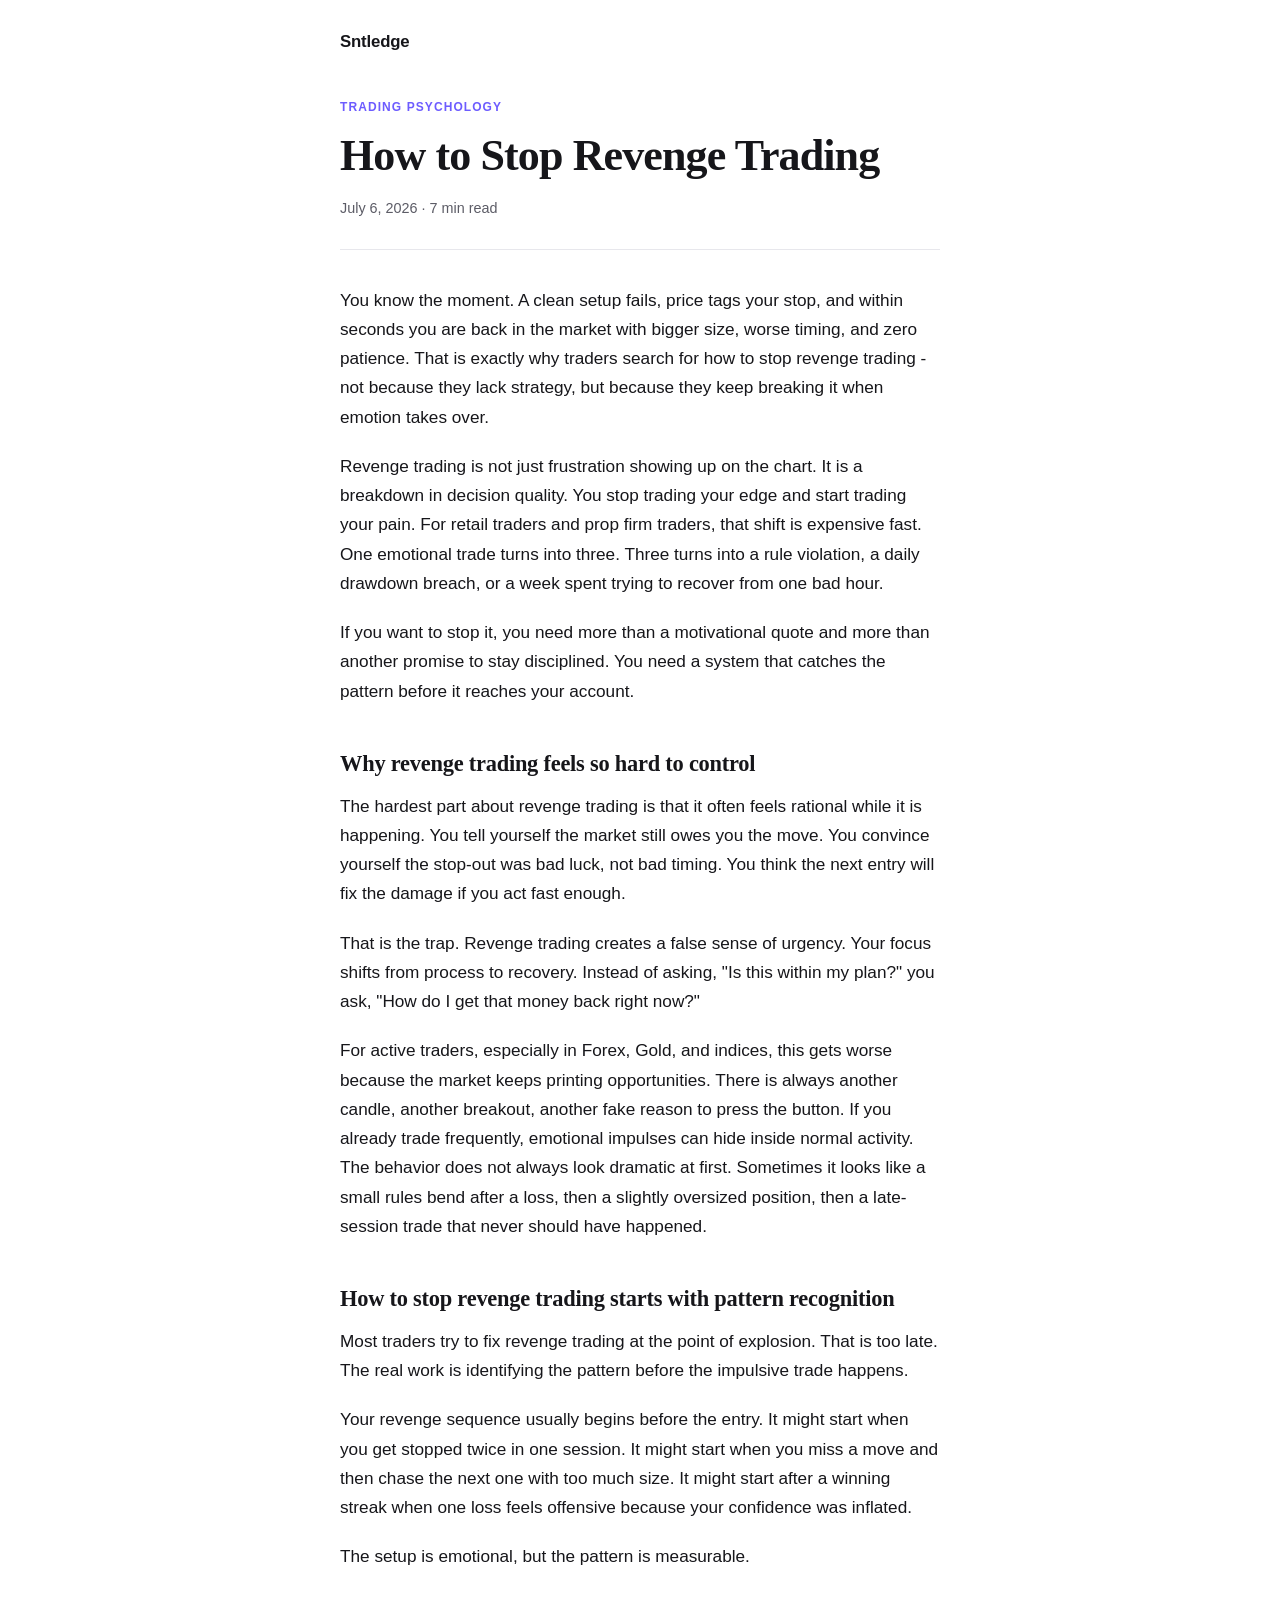
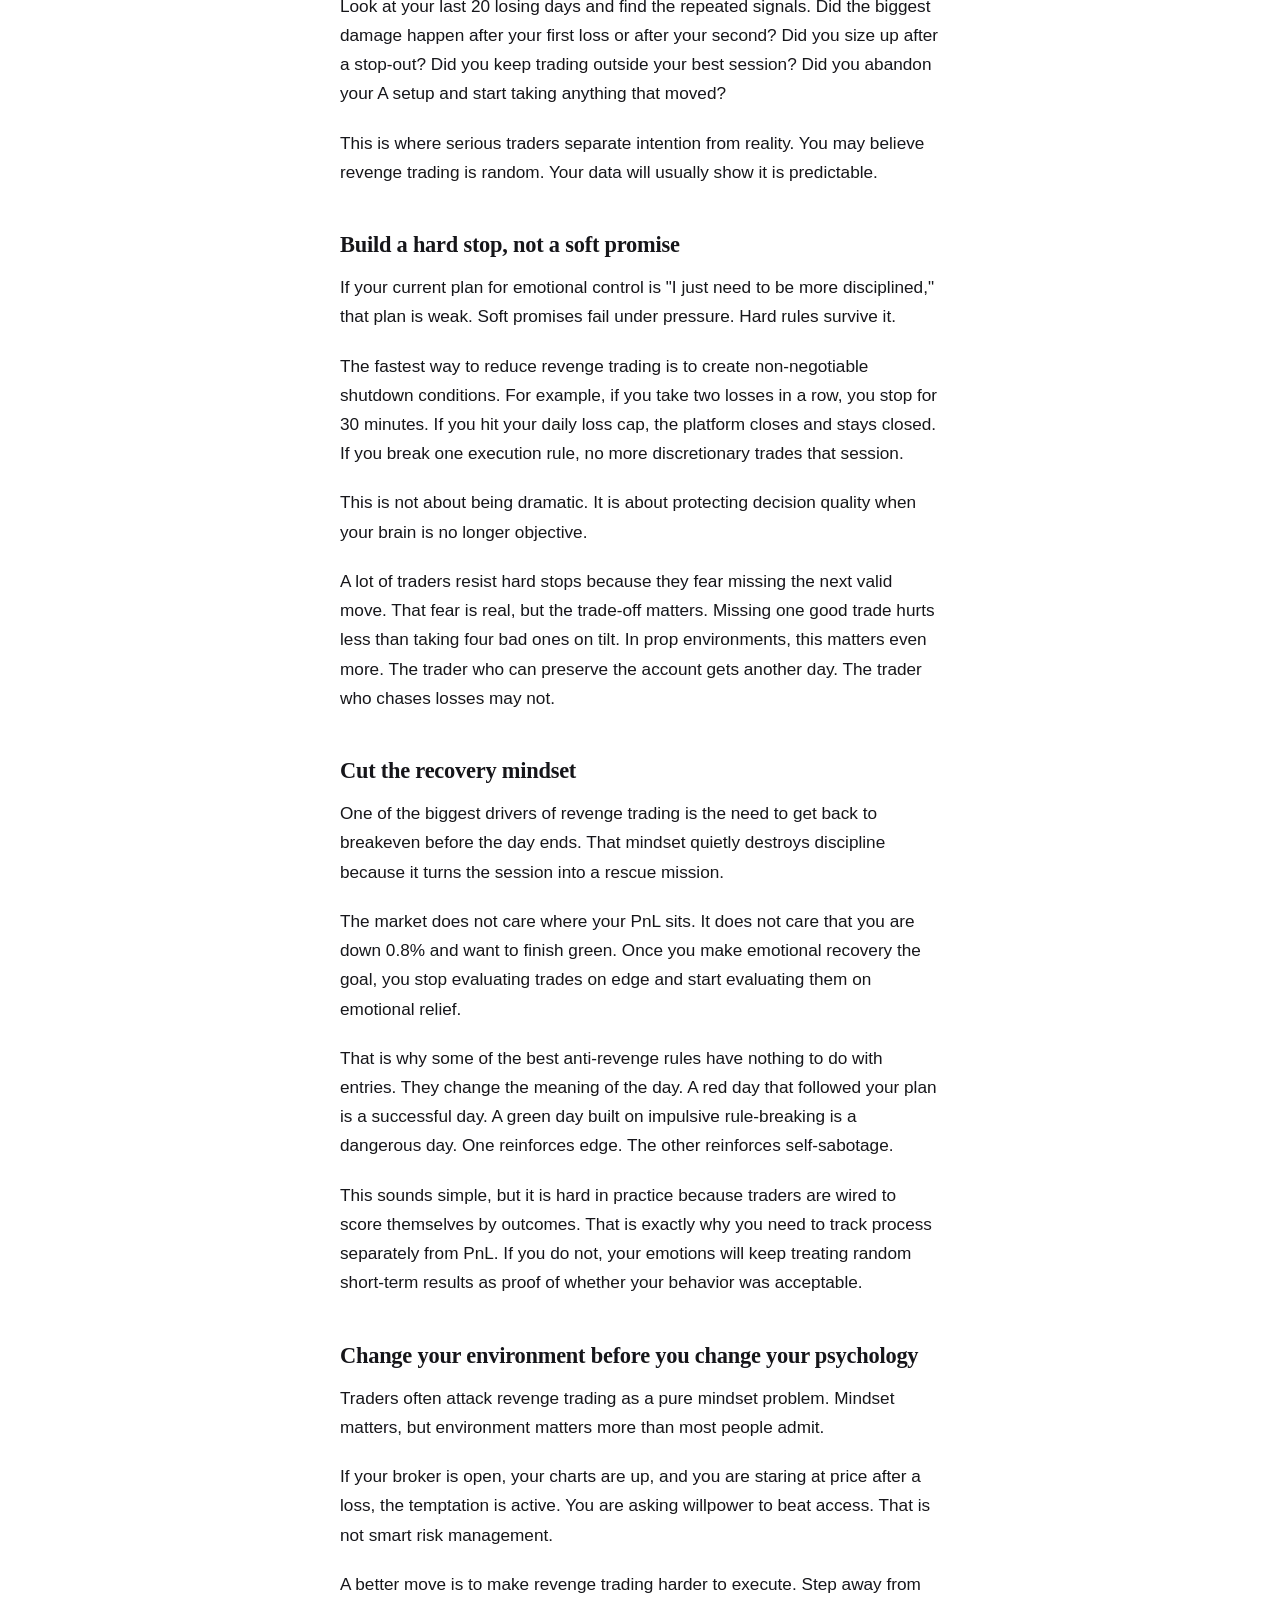
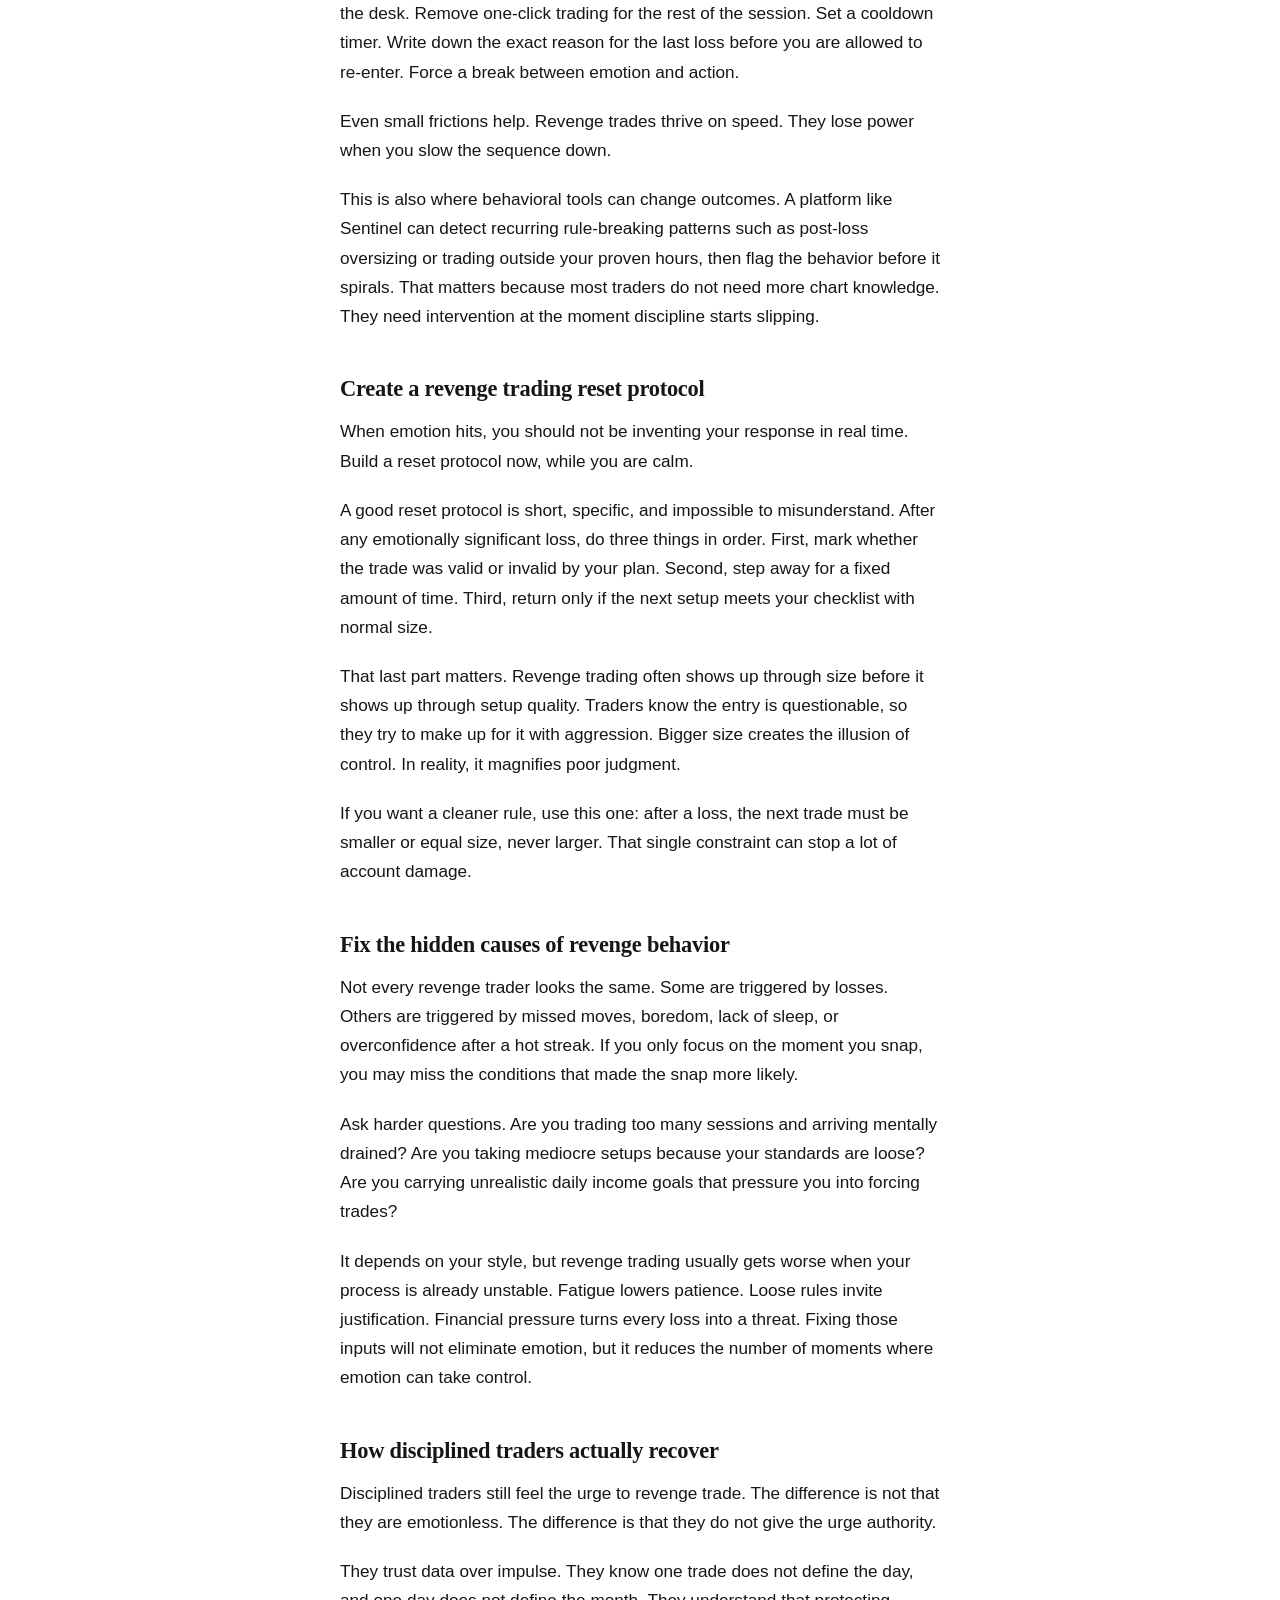
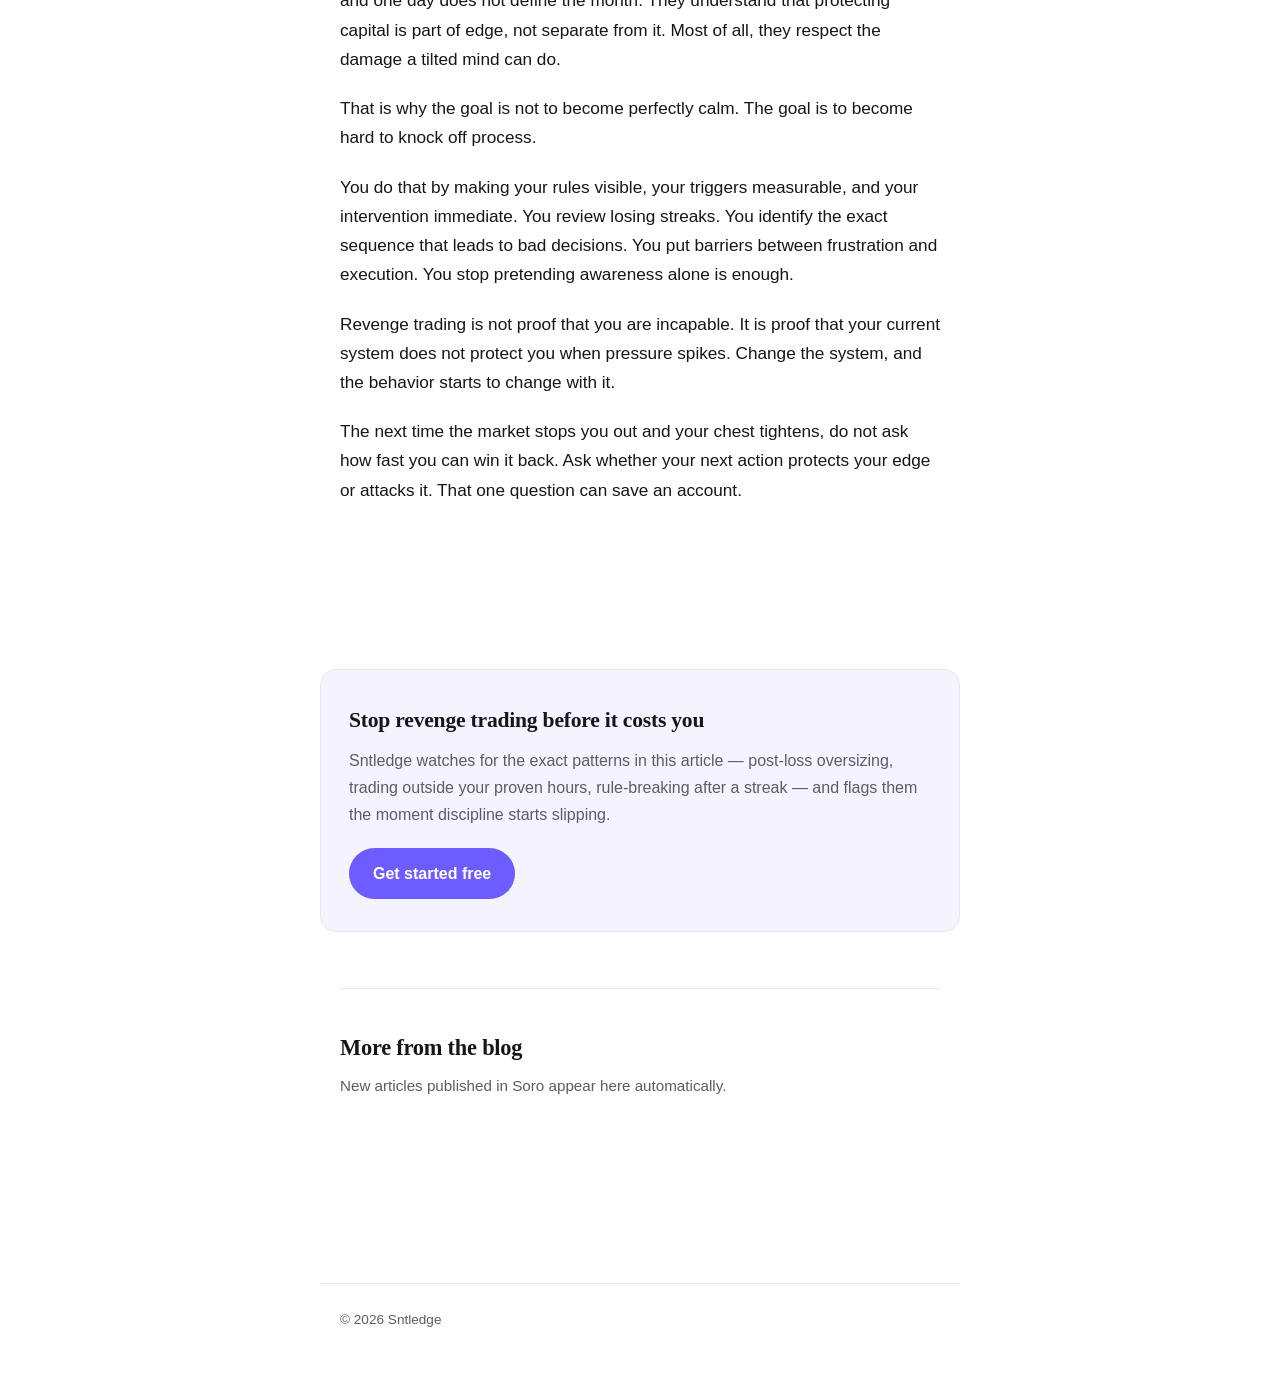
==== commit 2b64f231: "Optimize blog post for acquisition: SEO, social cards, and CTA Add canonical URL, Open Graph and Twi" ====
--- a/index.html
+++ b/index.html
@@ -5,6 +5,32 @@
   <meta name="viewport" content="width=device-width, initial-scale=1.0" />
   <title>How to Stop Revenge Trading — Sntledge</title>
   <meta name="description" content="Revenge trading is a breakdown in decision quality, not just frustration. Here's a system to catch the pattern before it reaches your account." />
+  <link rel="canonical" href="https://sntledge.app/" />
+
+  <!-- Open Graph / social sharing -->
+  <meta property="og:type" content="article" />
+  <meta property="og:site_name" content="Sntledge" />
+  <meta property="og:title" content="How to Stop Revenge Trading" />
+  <meta property="og:description" content="Revenge trading is a breakdown in decision quality, not just frustration. Here's a system to catch the pattern before it reaches your account." />
+  <meta property="og:url" content="https://sntledge.app/" />
+  <meta property="article:published_time" content="2026-07-06" />
+  <meta name="twitter:card" content="summary_large_image" />
+  <meta name="twitter:title" content="How to Stop Revenge Trading" />
+  <meta name="twitter:description" content="A system to catch the revenge-trading pattern before it reaches your account." />
+
+  <!-- Structured data for search engines -->
+  <script type="application/ld+json">
+  {
+    "@context": "https://schema.org",
+    "@type": "BlogPosting",
+    "headline": "How to Stop Revenge Trading",
+    "description": "Revenge trading is a breakdown in decision quality, not just frustration. Here's a system to catch the pattern before it reaches your account.",
+    "datePublished": "2026-07-06",
+    "author": { "@type": "Organization", "name": "Sntledge" },
+    "publisher": { "@type": "Organization", "name": "Sntledge" },
+    "mainEntityOfPage": "https://sntledge.app/"
+  }
+  </script>
   <style>
     :root {
       color-scheme: light dark;
@@ -91,6 +117,39 @@
       text-wrap: balance;
     }
 
+    .cta {
+      max-width: var(--measure);
+      margin: 48px auto 8px;
+      padding: 32px 28px;
+      border: 1px solid var(--border);
+      border-radius: 16px;
+      background: color-mix(in srgb, var(--accent) 7%, transparent);
+    }
+    .cta h3 {
+      font-family: var(--serif);
+      font-size: 1.35rem;
+      letter-spacing: -0.01em;
+      margin: 0 0 8px;
+      text-wrap: balance;
+    }
+    .cta p {
+      color: var(--muted);
+      margin: 0 0 20px;
+      font-size: 1rem;
+    }
+    .cta a {
+      display: inline-block;
+      background: var(--accent);
+      color: #fff;
+      text-decoration: none;
+      font-weight: 600;
+      padding: 12px 24px;
+      border-radius: 999px;
+      transition: opacity 0.15s ease;
+    }
+    .cta a:hover { opacity: 0.9; }
+    .cta a:focus-visible { outline: 2px solid var(--accent); outline-offset: 3px; }
+
     .more-posts {
       max-width: var(--measure);
       margin: 0 auto;
@@ -186,6 +245,12 @@
     <p>The next time the market stops you out and your chest tightens, do not ask how fast you can win it back. Ask whether your next action protects your edge or attacks it. That one question can save an account.</p>
   </article>
 
+  <section class="cta">
+    <h3>Stop revenge trading before it costs you</h3>
+    <p>Sntledge watches for the exact patterns in this article — post-loss oversizing, trading outside your proven hours, rule-breaking after a streak — and flags them the moment discipline starts slipping.</p>
+    <a href="https://sntledge.app/">Get started free</a>
+  </section>
+
   <section class="more-posts">
     <h2>More from the blog</h2>
     <p class="sub">New articles published in Soro appear here automatically.</p>
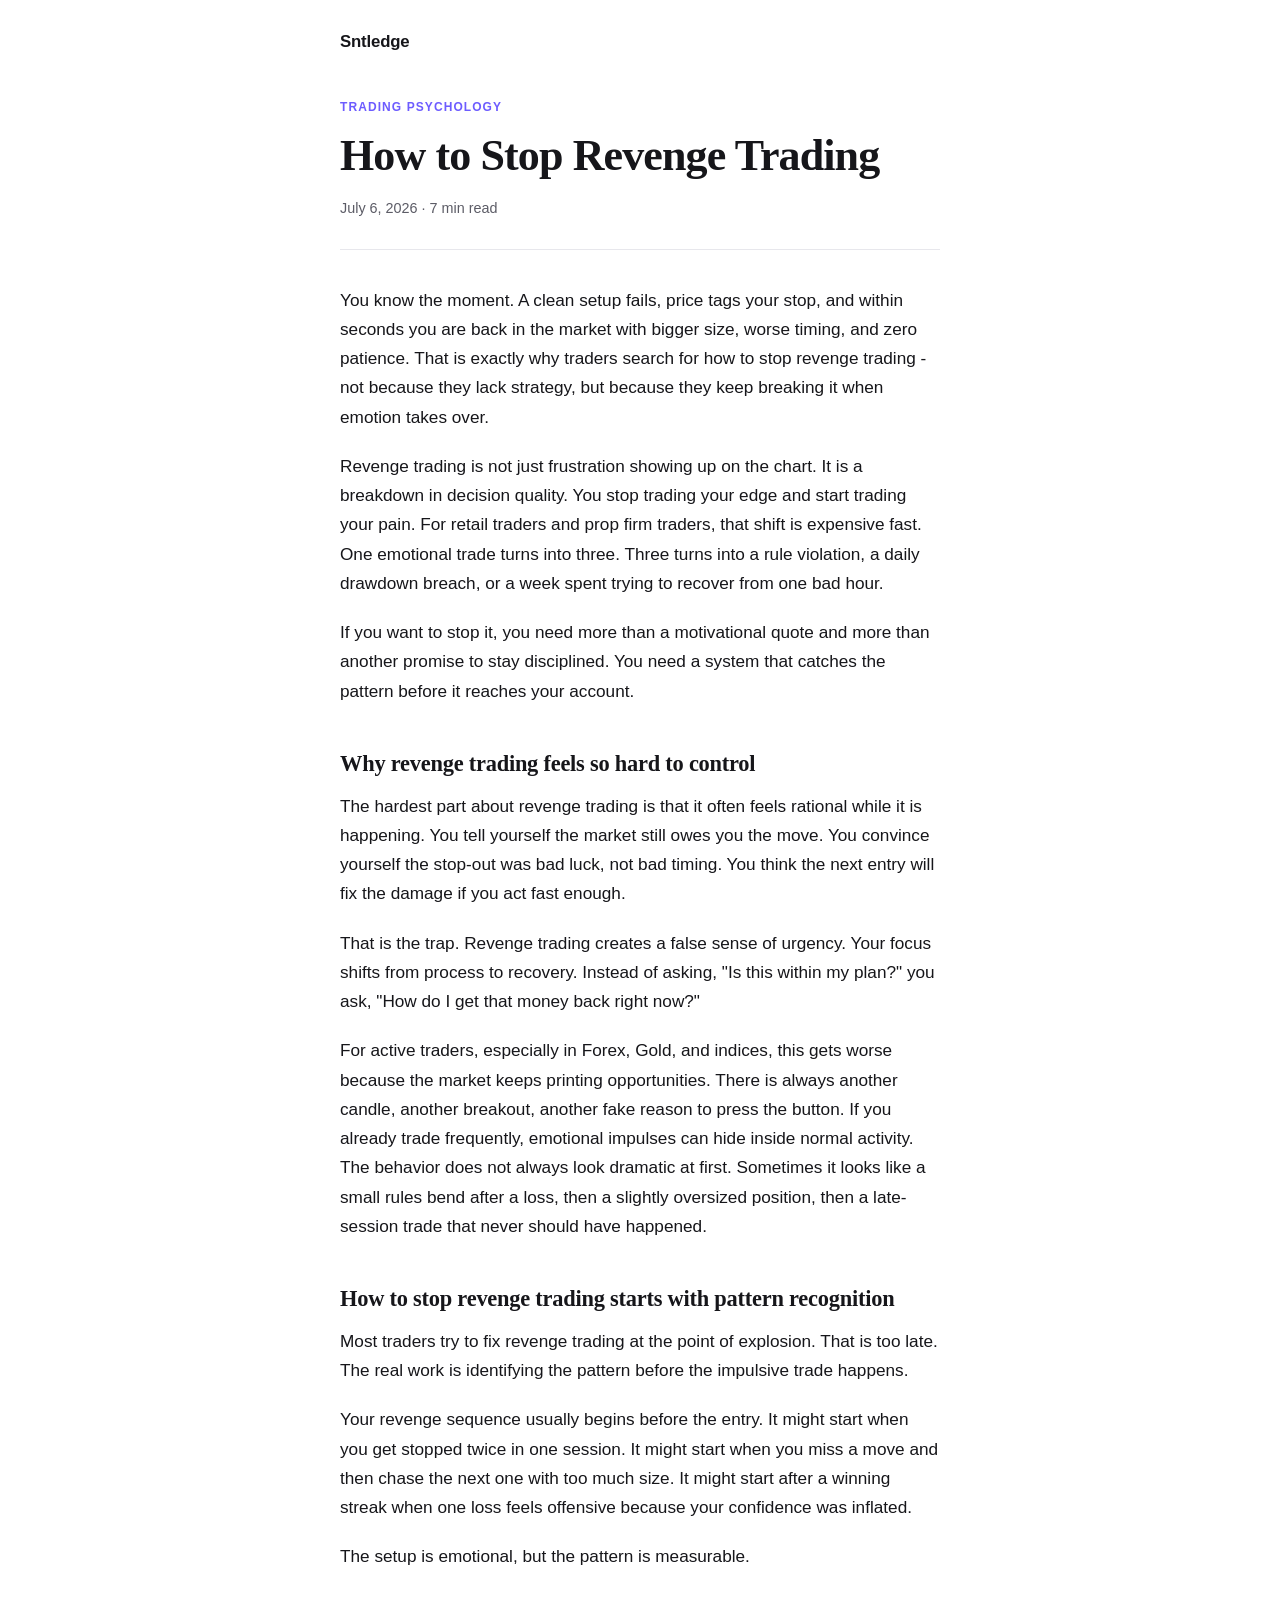
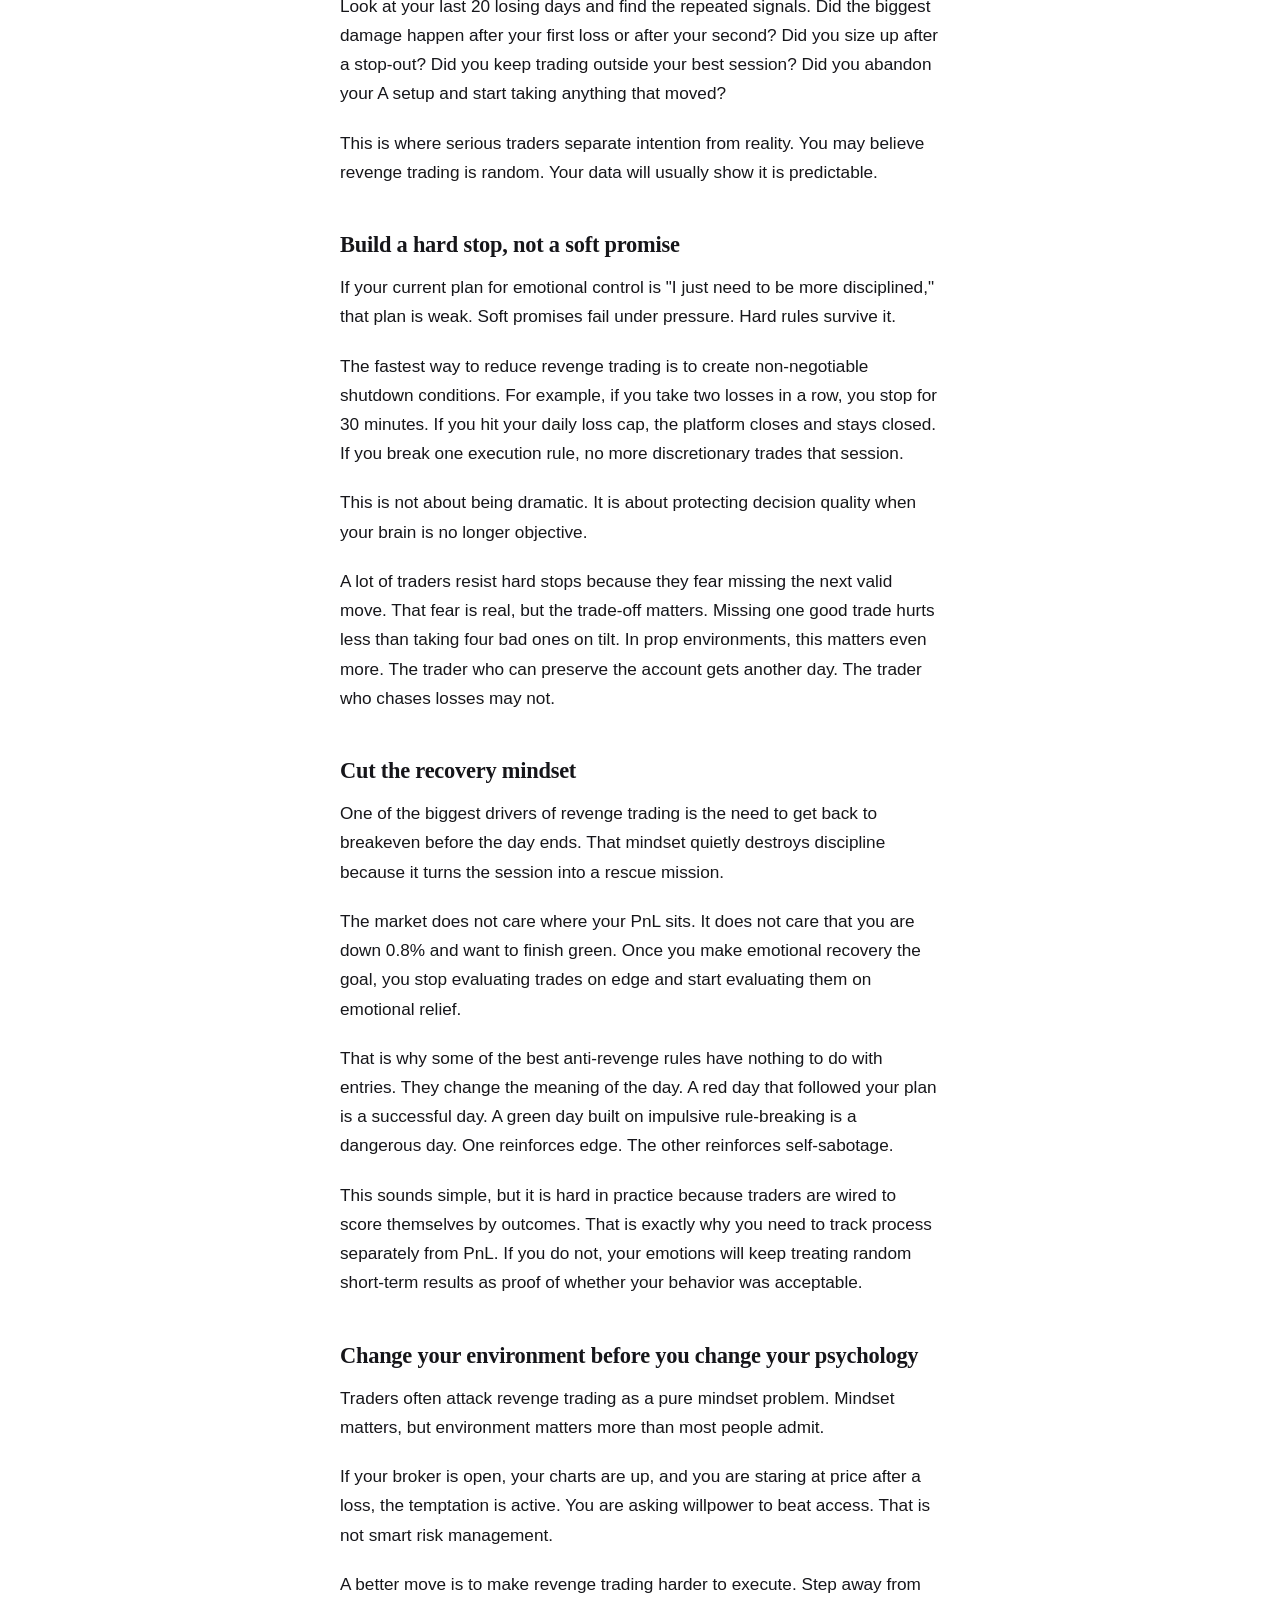
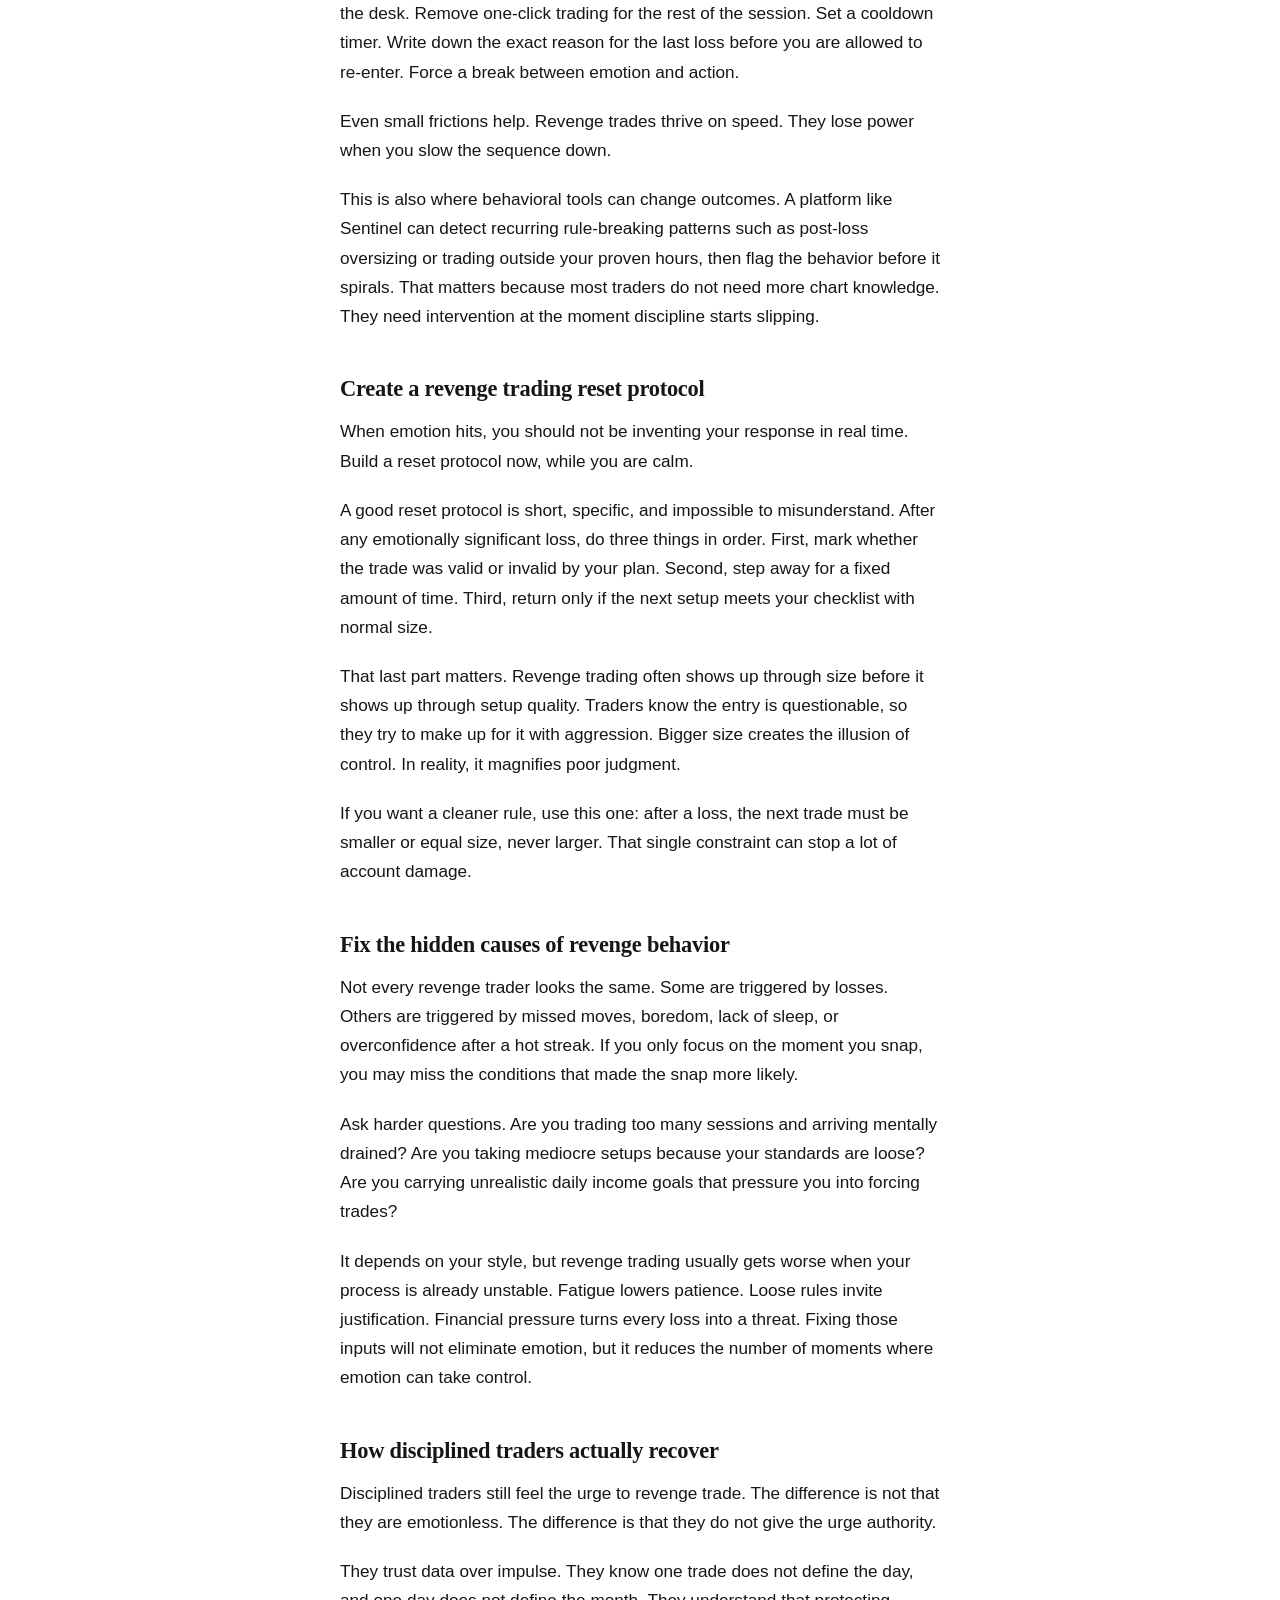
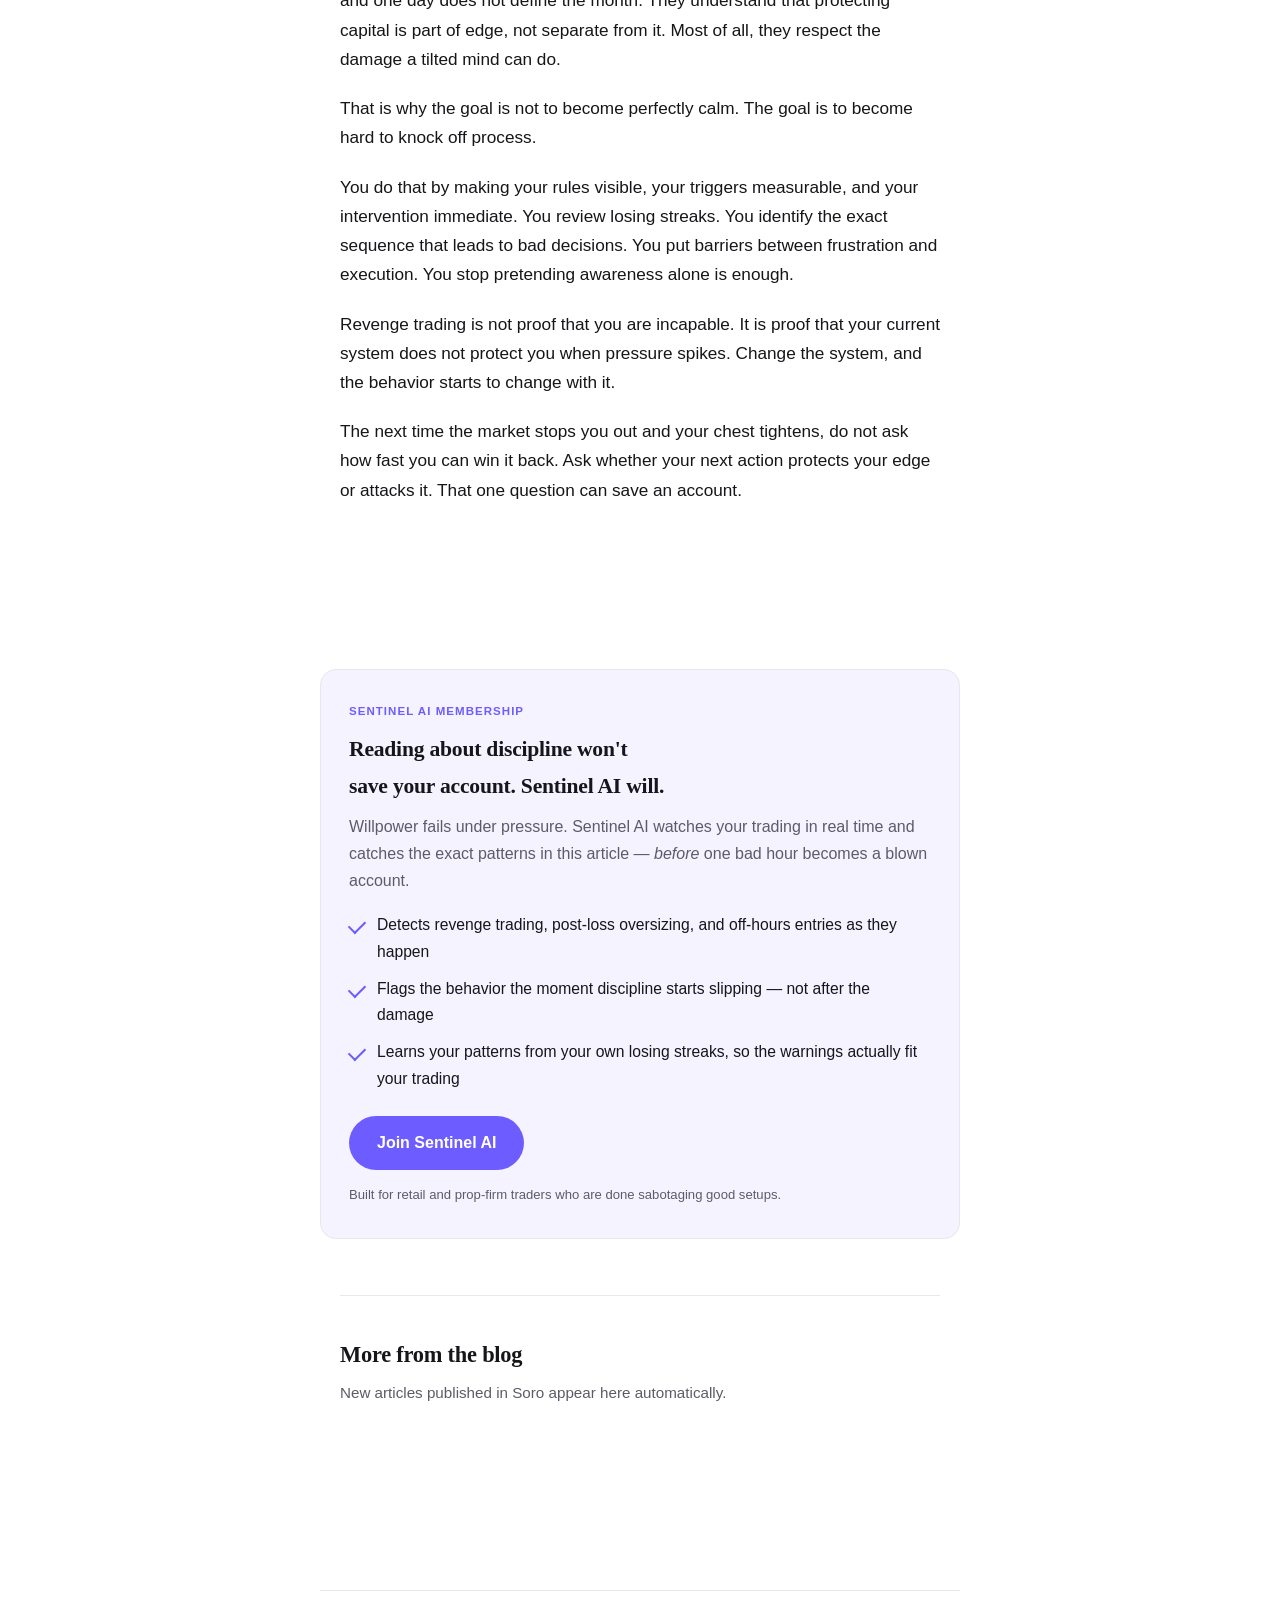
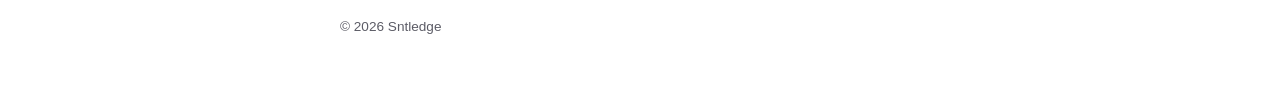
==== commit 2f47d33d: "Rework CTA to sell the Sentinel AI membership Reframe the end-of-article call-to-action around the S" ====
--- a/index.html
+++ b/index.html
@@ -132,23 +132,59 @@
       margin: 0 0 8px;
       text-wrap: balance;
     }
+    .cta .kicker {
+      color: var(--accent);
+      font-weight: 700;
+      text-transform: uppercase;
+      letter-spacing: 0.09em;
+      font-size: 0.72rem;
+      margin: 0 0 10px;
+    }
     .cta p {
       color: var(--muted);
-      margin: 0 0 20px;
+      margin: 0 0 18px;
       font-size: 1rem;
     }
-    .cta a {
+    .cta ul {
+      list-style: none;
+      margin: 0 0 24px;
+      padding: 0;
+      display: grid;
+      gap: 10px;
+    }
+    .cta li {
+      position: relative;
+      padding-left: 28px;
+      font-size: 0.98rem;
+    }
+    .cta li::before {
+      content: "";
+      position: absolute;
+      left: 0;
+      top: 0.5em;
+      width: 14px;
+      height: 8px;
+      border-left: 2px solid var(--accent);
+      border-bottom: 2px solid var(--accent);
+      transform: rotate(-45deg);
+    }
+    .cta-btn {
       display: inline-block;
       background: var(--accent);
       color: #fff;
       text-decoration: none;
       font-weight: 600;
-      padding: 12px 24px;
+      padding: 13px 28px;
       border-radius: 999px;
       transition: opacity 0.15s ease;
     }
-    .cta a:hover { opacity: 0.9; }
-    .cta a:focus-visible { outline: 2px solid var(--accent); outline-offset: 3px; }
+    .cta-btn:hover { opacity: 0.9; }
+    .cta-btn:focus-visible { outline: 2px solid var(--accent); outline-offset: 3px; }
+    .cta .fineprint {
+      margin: 14px 0 0;
+      font-size: 0.82rem;
+      color: var(--muted);
+    }
 
     .more-posts {
       max-width: var(--measure);
@@ -246,9 +282,16 @@
   </article>
 
   <section class="cta">
-    <h3>Stop revenge trading before it costs you</h3>
-    <p>Sntledge watches for the exact patterns in this article — post-loss oversizing, trading outside your proven hours, rule-breaking after a streak — and flags them the moment discipline starts slipping.</p>
-    <a href="https://sntledge.app/">Get started free</a>
+    <p class="kicker">Sentinel AI Membership</p>
+    <h3>Reading about discipline won't save your account. Sentinel AI will.</h3>
+    <p>Willpower fails under pressure. Sentinel AI watches your trading in real time and catches the exact patterns in this article — <em>before</em> one bad hour becomes a blown account.</p>
+    <ul>
+      <li>Detects revenge trading, post-loss oversizing, and off-hours entries as they happen</li>
+      <li>Flags the behavior the moment discipline starts slipping — not after the damage</li>
+      <li>Learns your patterns from your own losing streaks, so the warnings actually fit your trading</li>
+    </ul>
+    <a class="cta-btn" href="https://sntledge.app/join">Join Sentinel AI</a>
+    <p class="fineprint">Built for retail and prop-firm traders who are done sabotaging good setups.</p>
   </section>
 
   <section class="more-posts">
